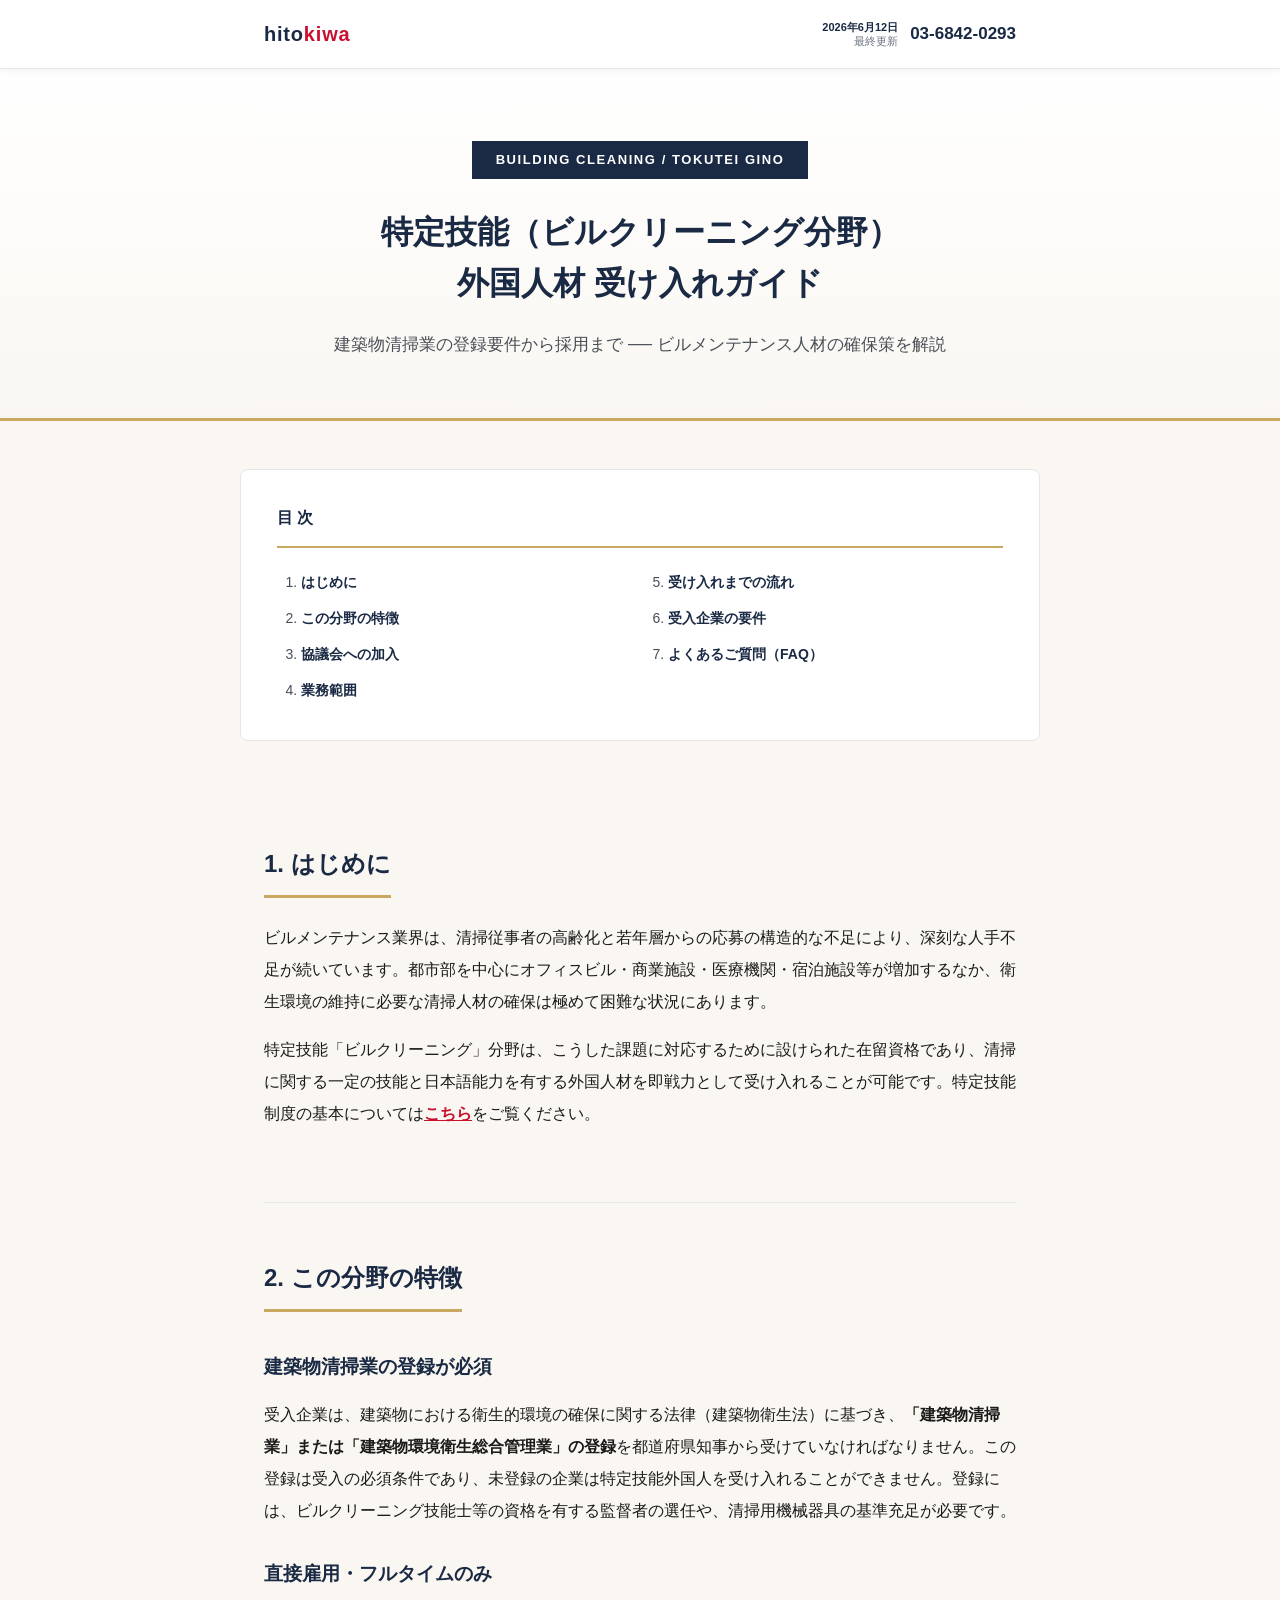
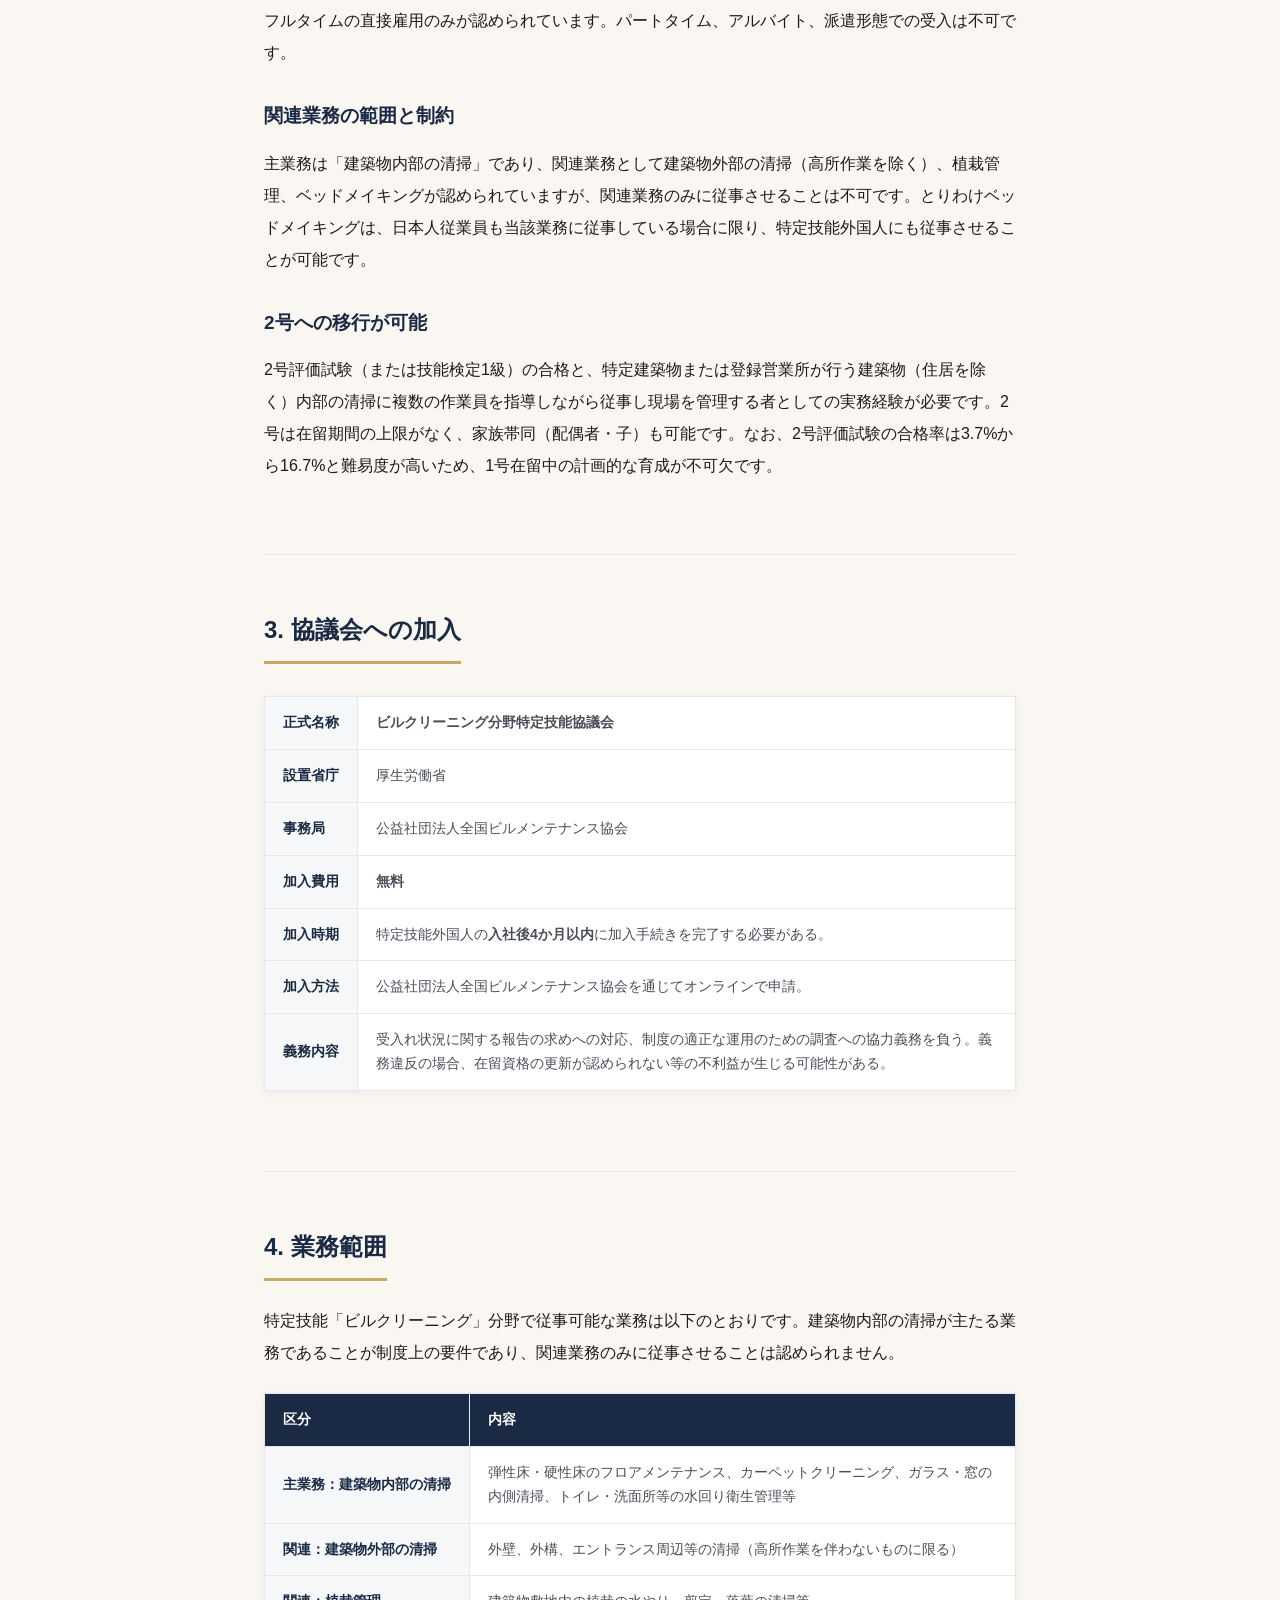
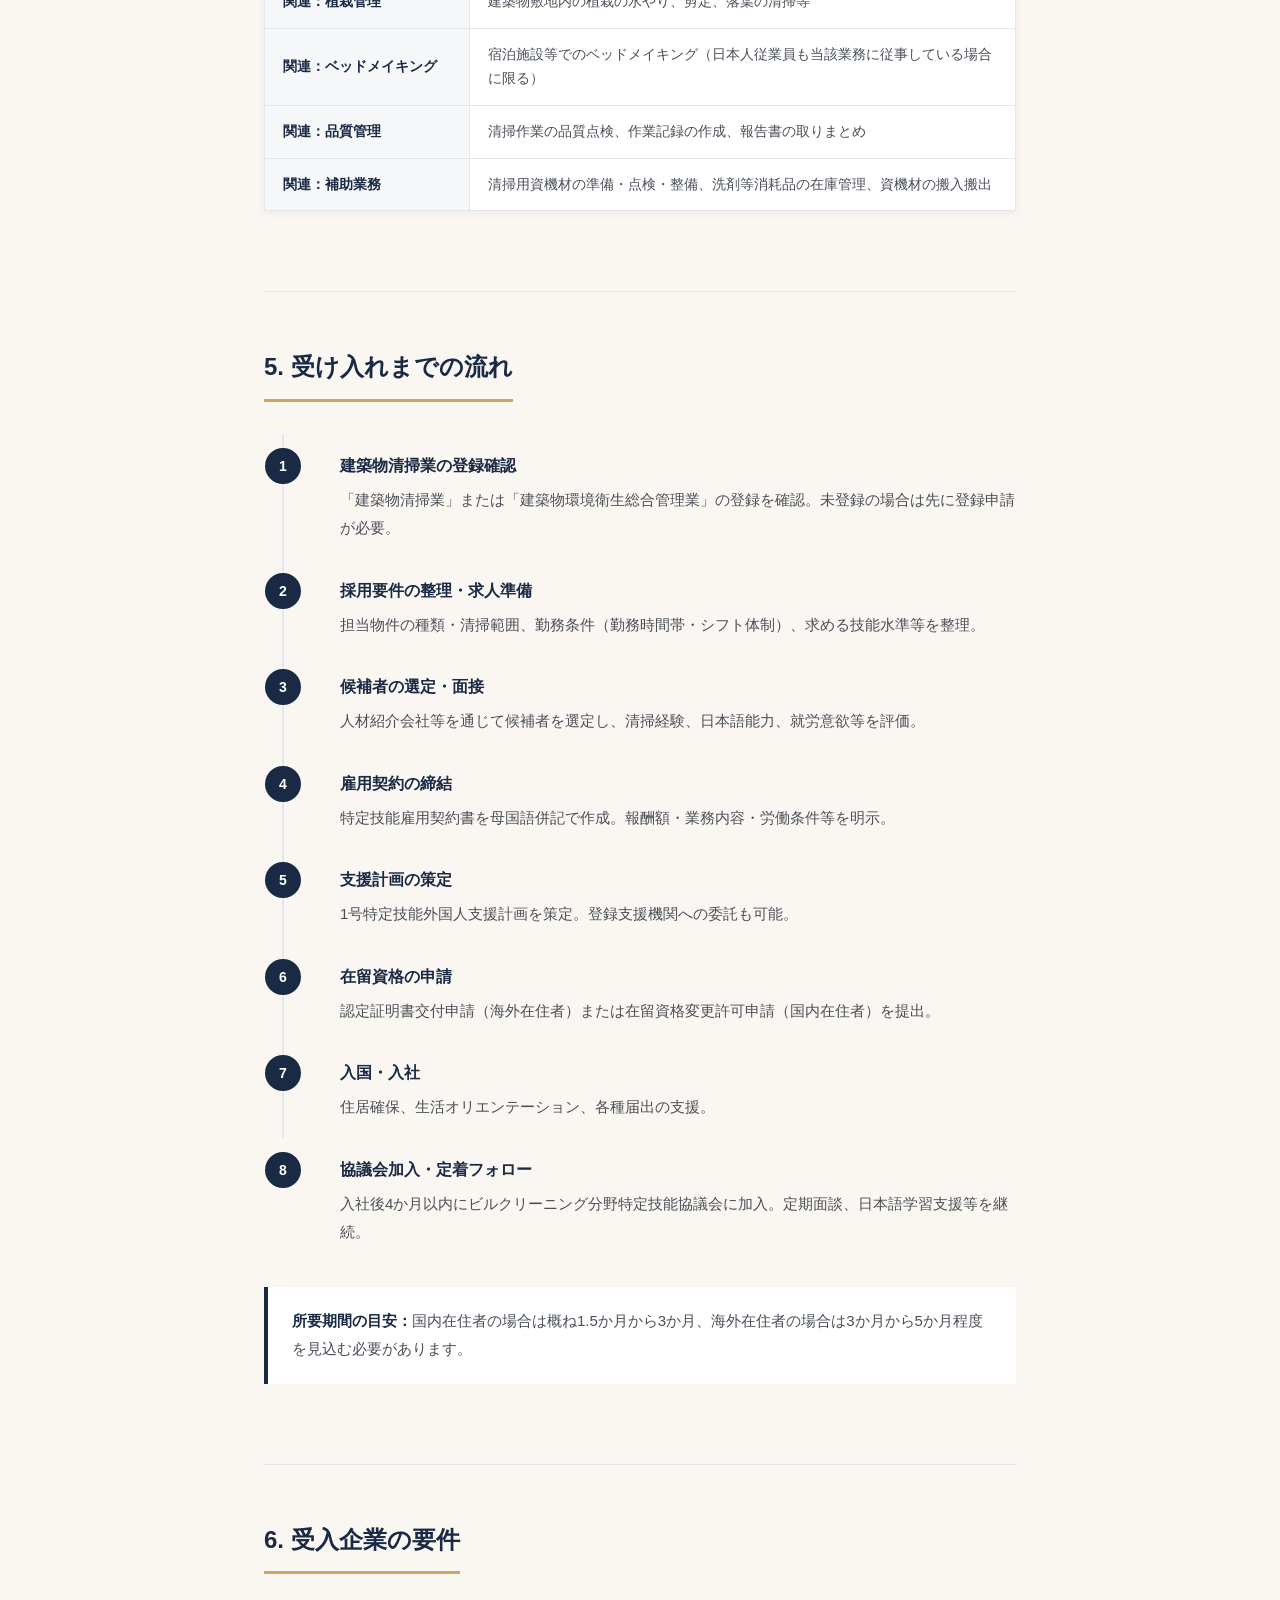
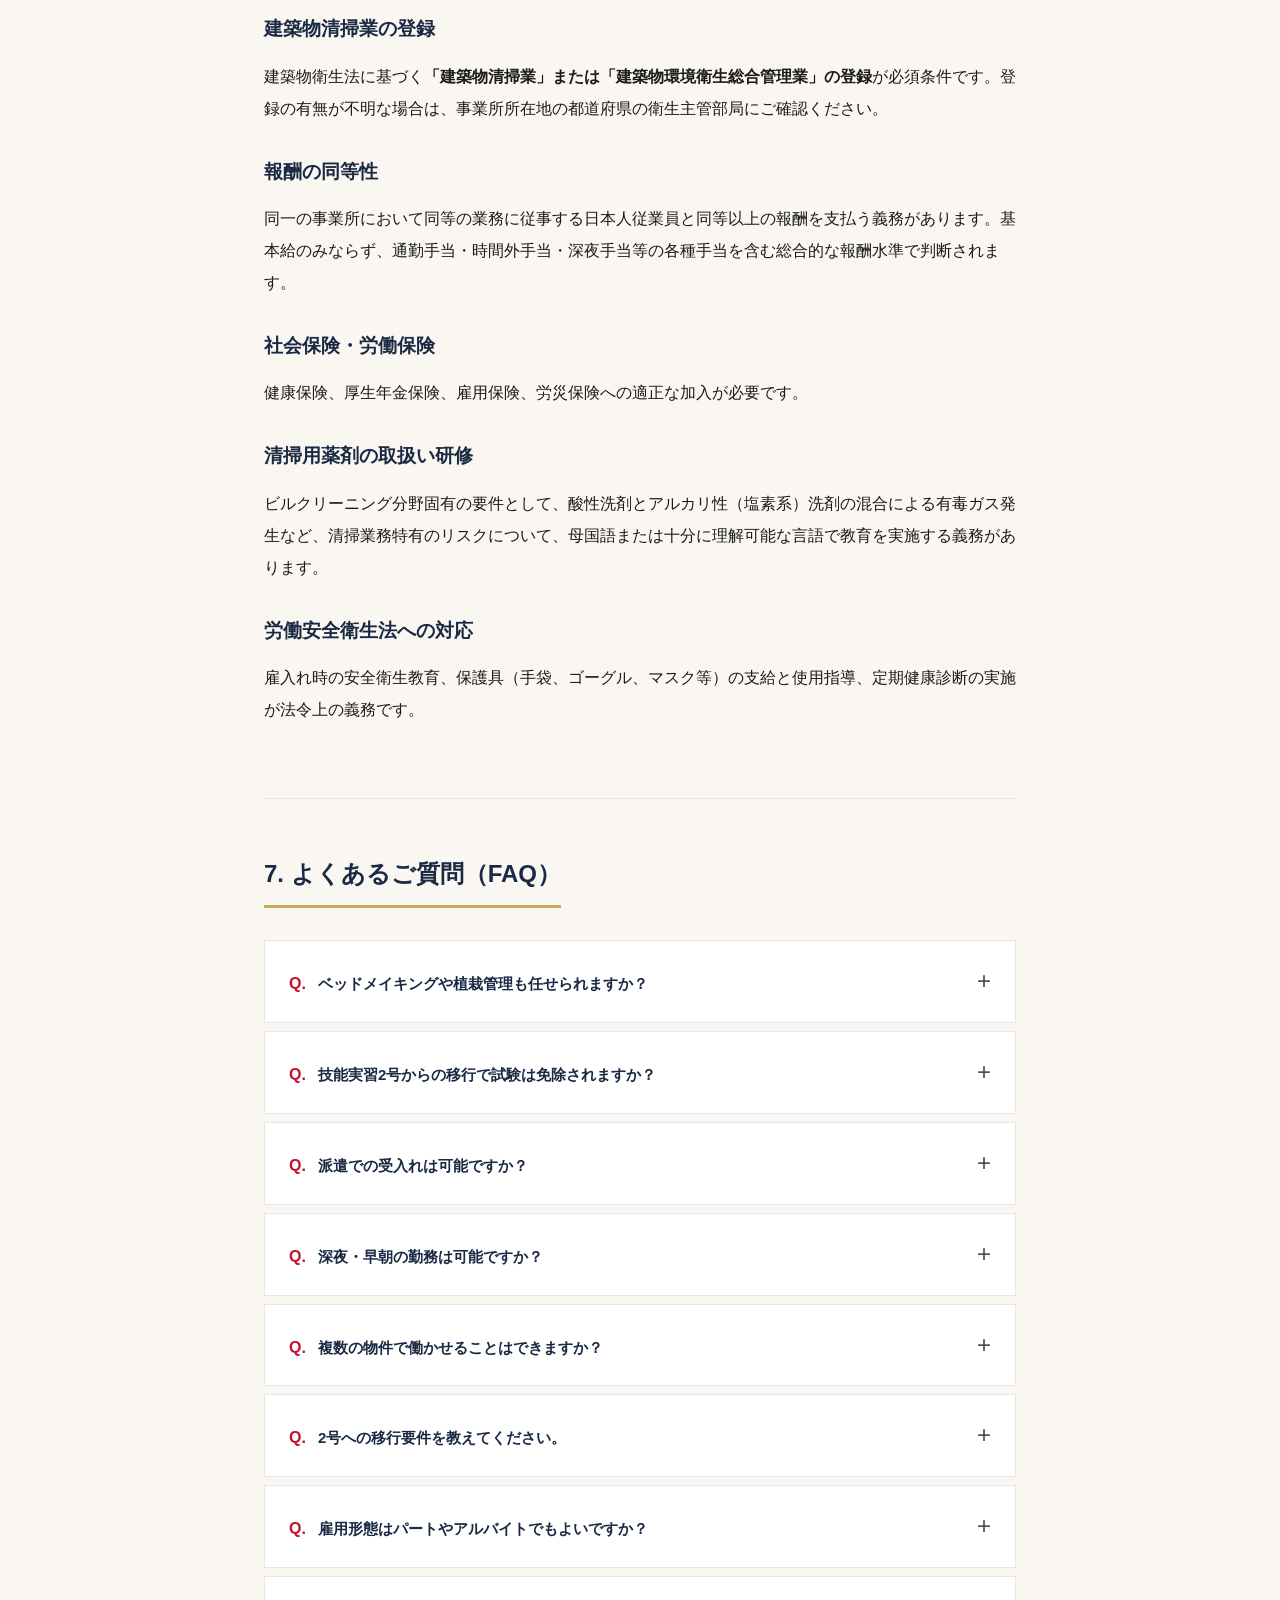
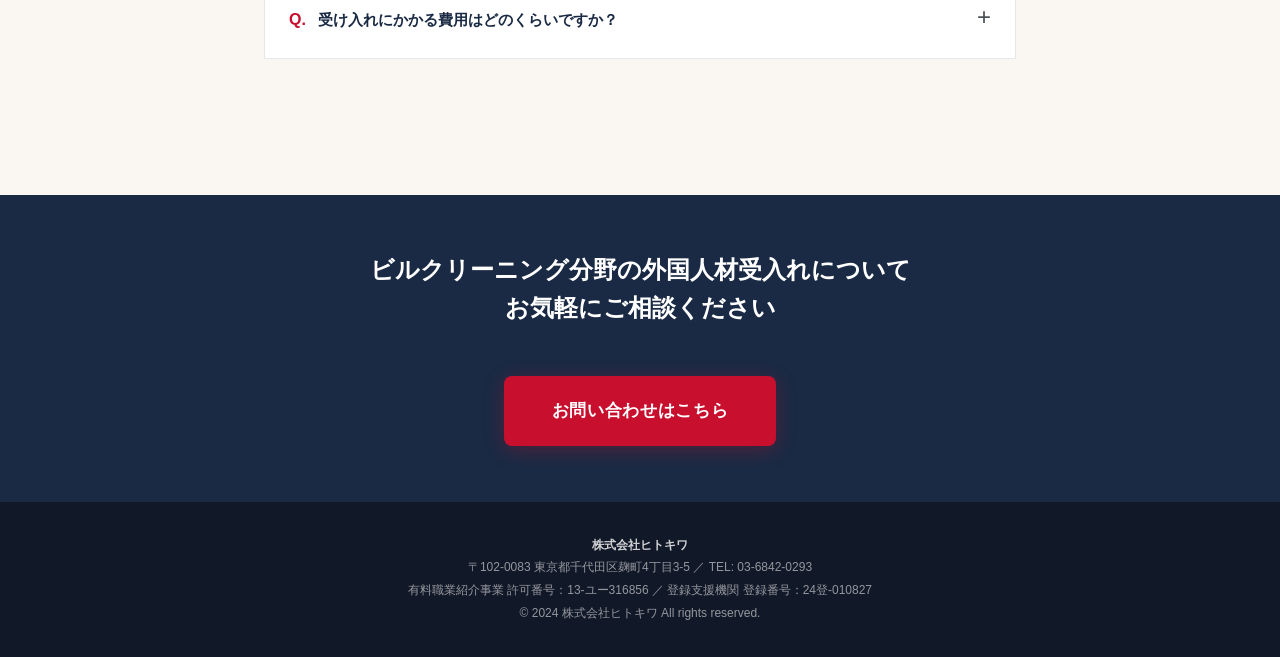
==== hitokiwa_cleaning_lp.html @ 57a80566 "特定技能LP・全業種ページ公開" ====
<!DOCTYPE html>
<html lang="ja">
<head>
<meta charset="UTF-8">
<meta name="viewport" content="width=device-width, initial-scale=1.0">
<title>特定技能（ビルクリーニング分野）外国人材 受け入れガイド｜株式会社ヒトキワ</title>
<meta name="description" content="ビルクリーニング分野の特定技能外国人材受け入れを実務視点で解説。協議会加入・建築物清掃業登録要件・業務範囲・採用フローまで網羅。株式会社ヒトキワ。">
<style>
:root{
  --red:#c8102e;
  --navy:#1a2a44;
  --ivory:#faf7f2;
  --gold:#c9a961;
  --black:#1a1a1a;
  --gray-700:#4a4f57;
  --gray-500:#6b7280;
  --gray-200:#e5e7eb;
}
*{box-sizing:border-box;margin:0;padding:0}
html{scroll-behavior:smooth}
body{
  background:var(--ivory);
  color:var(--black);
  font-family:"Hiragino Kaku Gothic ProN","Hiragino Sans","Noto Sans JP","Yu Gothic Medium","Meiryo",sans-serif;
  line-height:2.0;
  font-size:16px;
  -webkit-font-smoothing:antialiased;
}
a{color:inherit;text-decoration:none}

/* ===== Top bar ===== */
.topbar{
  background:#fff;border-bottom:1px solid var(--gray-200);
  position:sticky;top:0;z-index:100;
  box-shadow:0 2px 8px rgba(26,42,68,.06);
}
.topbar-inner{
  max-width:800px;margin:0 auto;padding:14px 24px;
  display:flex;align-items:center;justify-content:space-between;
}
.logo{font-weight:900;font-size:20px;color:var(--navy);letter-spacing:.04em}
.logo span{color:var(--red)}
.top-cta{display:flex;gap:12px;align-items:center}
.top-tel{font-weight:900;color:var(--navy);font-size:17px;line-height:1.1}
.top-tel small{display:block;font-size:10px;color:var(--gray-700);font-weight:500;margin-top:2px}
.update-date{font-size:11px;color:var(--gray-500);text-align:right;line-height:1.3}
.update-date span{display:block;font-weight:700;color:var(--navy)}

/* ===== Article ===== */
.article{max-width:800px;margin:0 auto;padding:0 24px}

/* ===== Hero ===== */
.hero{
  padding:72px 24px 56px;
  text-align:center;
  background:linear-gradient(180deg,#fff 0%,var(--ivory) 100%);
  border-bottom:3px solid var(--gold);
}
.hero-inner{max-width:800px;margin:0 auto}
.hero-label{
  display:inline-block;background:var(--navy);color:#fff;
  padding:6px 24px;font-size:13px;font-weight:700;
  letter-spacing:.12em;margin-bottom:28px;
}
.hero h1{
  font-size:32px;font-weight:900;line-height:1.6;
  color:var(--navy);margin-bottom:20px;
}
.hero .subtitle{
  font-size:17px;color:var(--gray-700);line-height:1.9;font-weight:500;
}

/* ===== TOC ===== */
.toc{
  background:#fff;border:1px solid var(--gray-200);
  border-radius:8px;padding:32px 36px;margin:48px auto;
  max-width:800px;
}
.toc h2{
  font-size:16px;font-weight:900;color:var(--navy);
  margin-bottom:16px;padding-bottom:12px;
  border-bottom:2px solid var(--gold);
}
.toc ol{
  padding-left:24px;column-count:2;column-gap:32px;
}
.toc ol li{
  font-size:14px;color:var(--gray-700);padding:4px 0;
  break-inside:avoid;
}
.toc ol li a{color:var(--navy);font-weight:600;transition:color .2s}
.toc ol li a:hover{color:var(--red)}

/* ===== Sections ===== */
.section{padding:56px 0;border-bottom:1px solid var(--gray-200)}
.section:last-of-type{border-bottom:none}
.section h2{
  font-size:24px;font-weight:900;color:var(--navy);
  margin-bottom:8px;line-height:1.6;
  padding-bottom:12px;
  border-bottom:3px solid var(--gold);
  display:inline-block;
}
.section h3{
  font-size:19px;font-weight:900;color:var(--navy);
  margin:32px 0 12px;line-height:1.6;
}
.section p{
  margin:16px 0;color:var(--black);line-height:2.0;
}
.section a.common-link{color:var(--red);font-weight:700;text-decoration:underline}
.section .note-box{
  background:#fff;border-left:4px solid var(--red);
  padding:20px 24px;margin:24px 0;
  font-size:15px;color:var(--gray-700);line-height:1.9;
}
.section .note-box strong{color:var(--red)}
.section .info-box{
  background:#fff;border-left:4px solid var(--navy);
  padding:20px 24px;margin:24px 0;
  font-size:15px;color:var(--gray-700);line-height:1.9;
}
.section .info-box strong{color:var(--navy)}

/* ===== Table ===== */
.data-table{
  width:100%;border-collapse:collapse;margin:24px 0;
  background:#fff;overflow:hidden;
  box-shadow:0 2px 8px rgba(26,42,68,.06);
}
.data-table th,.data-table td{
  padding:14px 18px;text-align:left;font-size:14px;
  line-height:1.7;border:1px solid var(--gray-200);
}
.data-table thead th{
  background:var(--navy);color:#fff;font-weight:700;font-size:14px;
}
.data-table tbody th{
  background:#f6f7f8;font-weight:700;color:var(--navy);white-space:nowrap;
}
.data-table tbody td{color:var(--gray-700)}
/* kv table (no thead) */
.data-table.kv th{background:#f6f7f8;color:var(--navy);font-weight:900}
.data-table.kv td{background:#fff;color:var(--gray-700)}

/* ===== Flow ===== */
.flow-list{margin:24px 0;padding:0;list-style:none;counter-reset:flow}
.flow-list li{
  position:relative;padding:16px 0 16px 56px;
  border-left:2px solid var(--gray-200);
  margin-left:18px;
}
.flow-list li::before{
  counter-increment:flow;
  content:counter(flow);
  position:absolute;left:-19px;top:14px;
  width:36px;height:36px;border-radius:50%;
  background:var(--navy);color:#fff;
  display:flex;align-items:center;justify-content:center;
  font-weight:900;font-size:14px;
}
.flow-list li:last-child{border-left-color:transparent}
.flow-list li strong{color:var(--navy);font-size:16px}
.flow-list li p{margin:4px 0 0;font-size:15px;color:var(--gray-700);line-height:1.9}

/* ===== FAQ ===== */
.faq-list{margin:24px 0;display:flex;flex-direction:column;gap:8px}
.faq-item{background:#fff;border:1px solid var(--gray-200);overflow:hidden}
.faq-q{
  padding:20px 24px;font-weight:700;color:var(--navy);cursor:pointer;
  display:flex;align-items:baseline;gap:12px;font-size:15px;line-height:1.7;
}
.faq-q::before{
  content:"Q.";color:var(--red);font-weight:900;font-size:16px;flex-shrink:0;
}
.faq-q::after{
  content:"+";color:var(--gray-700);font-size:24px;font-weight:300;
  margin-left:auto;flex-shrink:0;transition:transform .2s;
}
.faq-a{
  padding:0 24px 20px 48px;color:var(--gray-700);
  font-size:15px;line-height:2.0;display:none;
}
details[open] .faq-q::after{content:"\2212"}
details[open] .faq-a{display:block}
details summary{list-style:none}
details summary::-webkit-details-marker{display:none}

/* ===== CTA ===== */
.cta{
  background:var(--navy);color:#fff;padding:56px 24px;
  text-align:center;margin-top:56px;
}
.cta h2{font-size:24px;font-weight:900;margin-bottom:24px;line-height:1.6}
.cta .tel{font-size:28px;font-weight:900;letter-spacing:.04em;margin-bottom:8px}
.cta .tel-note{font-size:13px;color:rgba(255,255,255,.7);margin-bottom:20px}
.cta .mail{font-size:15px;color:var(--gold)}
.cta .company{margin-top:24px;font-size:14px;color:rgba(255,255,255,.6)}

/* ===== Footer ===== */
footer{
  background:#111827;color:rgba(255,255,255,.55);
  padding:32px 24px;text-align:center;font-size:12px;line-height:1.9;
}
footer strong{color:rgba(255,255,255,.8);font-weight:700}

/* ===== Mobile ===== */
@media(max-width:600px){
  .hero h1{font-size:22px}
  .hero .subtitle{font-size:14px}
  .toc ol{column-count:1}
  .section h2{font-size:20px}
  .data-table{font-size:12px}
  .data-table th,.data-table td{padding:10px 8px}
  .top-tel{display:none}
  .cta .tel{font-size:22px}
}
.cta-btn{display:inline-block;background:#c8102e;color:#fff;padding:18px 48px;border-radius:8px;font-weight:900;font-size:17px;letter-spacing:.04em;box-shadow:0 4px 20px rgba(200,16,46,.3);transition:all .2s;margin-top:24px;text-decoration:none}
.cta-btn:hover{background:#9d0a23;transform:translateY(-2px);color:#fff}
</style>
</head>
<body>

<!-- Top bar -->
<div class="topbar">
  <div class="topbar-inner">
    <div class="logo">hito<span>kiwa</span></div>
    <div class="top-cta">
      <div class="update-date"><span>2026年6月12日</span>最終更新</div>
      <div class="top-tel">03-6842-0293</div>
    </div>
  </div>
</div>

<!-- Hero -->
<section class="hero">
  <div class="hero-inner">
    <div class="hero-label">BUILDING CLEANING / TOKUTEI GINO</div>
    <h1>特定技能（ビルクリーニング分野）<br>外国人材 受け入れガイド</h1>
    <p class="subtitle">建築物清掃業の登録要件から採用まで ── ビルメンテナンス人材の確保策を解説</p>
  </div>
</section>

<!-- TOC -->
<nav class="toc article">
  <h2>目 次</h2>
  <ol>
    <li><a href="#s1">はじめに</a></li>
    <li><a href="#s2">この分野の特徴</a></li>
    <li><a href="#s3">協議会への加入</a></li>
    <li><a href="#s4">業務範囲</a></li>
    <li><a href="#s5">受け入れまでの流れ</a></li>
    <li><a href="#s6">受入企業の要件</a></li>
    <li><a href="#s7">よくあるご質問（FAQ）</a></li>
  </ol>
</nav>

<main class="article">

<!-- 1. はじめに -->
<section class="section" id="s1">
<h2>1. はじめに</h2>
<p>ビルメンテナンス業界は、清掃従事者の高齢化と若年層からの応募の構造的な不足により、深刻な人手不足が続いています。都市部を中心にオフィスビル・商業施設・医療機関・宿泊施設等が増加するなか、衛生環境の維持に必要な清掃人材の確保は極めて困難な状況にあります。</p>
<p>特定技能「ビルクリーニング」分野は、こうした課題に対応するために設けられた在留資格であり、清掃に関する一定の技能と日本語能力を有する外国人材を即戦力として受け入れることが可能です。特定技能制度の基本については<a href="hitokiwa_tokutei_common.html" class="common-link">こちら</a>をご覧ください。</p>
</section>

<!-- 2. この分野の特徴 -->
<section class="section" id="s2">
<h2>2. この分野の特徴</h2>

<h3>建築物清掃業の登録が必須</h3>
<p>受入企業は、建築物における衛生的環境の確保に関する法律（建築物衛生法）に基づき、<strong>「建築物清掃業」または「建築物環境衛生総合管理業」の登録</strong>を都道府県知事から受けていなければなりません。この登録は受入の必須条件であり、未登録の企業は特定技能外国人を受け入れることができません。登録には、ビルクリーニング技能士等の資格を有する監督者の選任や、清掃用機械器具の基準充足が必要です。</p>

<h3>直接雇用・フルタイムのみ</h3>
<p>フルタイムの直接雇用のみが認められています。パートタイム、アルバイト、派遣形態での受入は不可です。</p>

<h3>関連業務の範囲と制約</h3>
<p>主業務は「建築物内部の清掃」であり、関連業務として建築物外部の清掃（高所作業を除く）、植栽管理、ベッドメイキングが認められていますが、関連業務のみに従事させることは不可です。とりわけベッドメイキングは、日本人従業員も当該業務に従事している場合に限り、特定技能外国人にも従事させることが可能です。</p>

<h3>2号への移行が可能</h3>
<p>2号評価試験（または技能検定1級）の合格と、特定建築物または登録営業所が行う建築物（住居を除く）内部の清掃に複数の作業員を指導しながら従事し現場を管理する者としての実務経験が必要です。2号は在留期間の上限がなく、家族帯同（配偶者・子）も可能です。なお、2号評価試験の合格率は3.7%から16.7%と難易度が高いため、1号在留中の計画的な育成が不可欠です。</p>
</section>

<!-- 3. 協議会への加入 -->
<section class="section" id="s3">
<h2>3. 協議会への加入</h2>

<table class="data-table kv">
  <tbody>
    <tr>
      <th>正式名称</th>
      <td><strong>ビルクリーニング分野特定技能協議会</strong></td>
    </tr>
    <tr>
      <th>設置省庁</th>
      <td>厚生労働省</td>
    </tr>
    <tr>
      <th>事務局</th>
      <td>公益社団法人全国ビルメンテナンス協会</td>
    </tr>
    <tr>
      <th>加入費用</th>
      <td><strong>無料</strong></td>
    </tr>
    <tr>
      <th>加入時期</th>
      <td>特定技能外国人の<strong>入社後4か月以内</strong>に加入手続きを完了する必要がある。</td>
    </tr>
    <tr>
      <th>加入方法</th>
      <td>公益社団法人全国ビルメンテナンス協会を通じてオンラインで申請。</td>
    </tr>
    <tr>
      <th>義務内容</th>
      <td>受入れ状況に関する報告の求めへの対応、制度の適正な運用のための調査への協力義務を負う。義務違反の場合、在留資格の更新が認められない等の不利益が生じる可能性がある。</td>
    </tr>
  </tbody>
</table>
</section>

<!-- 4. 業務範囲 -->
<section class="section" id="s4">
<h2>4. 業務範囲</h2>

<p>特定技能「ビルクリーニング」分野で従事可能な業務は以下のとおりです。建築物内部の清掃が主たる業務であることが制度上の要件であり、関連業務のみに従事させることは認められません。</p>

<table class="data-table">
  <thead>
    <tr>
      <th>区分</th>
      <th>内容</th>
    </tr>
  </thead>
  <tbody>
    <tr>
      <th>主業務：建築物内部の清掃</th>
      <td>弾性床・硬性床のフロアメンテナンス、カーペットクリーニング、ガラス・窓の内側清掃、トイレ・洗面所等の水回り衛生管理等</td>
    </tr>
    <tr>
      <th>関連：建築物外部の清掃</th>
      <td>外壁、外構、エントランス周辺等の清掃（高所作業を伴わないものに限る）</td>
    </tr>
    <tr>
      <th>関連：植栽管理</th>
      <td>建築物敷地内の植栽の水やり、剪定、落葉の清掃等</td>
    </tr>
    <tr>
      <th>関連：ベッドメイキング</th>
      <td>宿泊施設等でのベッドメイキング（日本人従業員も当該業務に従事している場合に限る）</td>
    </tr>
    <tr>
      <th>関連：品質管理</th>
      <td>清掃作業の品質点検、作業記録の作成、報告書の取りまとめ</td>
    </tr>
    <tr>
      <th>関連：補助業務</th>
      <td>清掃用資機材の準備・点検・整備、洗剤等消耗品の在庫管理、資機材の搬入搬出</td>
    </tr>
  </tbody>
</table>
</section>

<!-- 5. 受け入れまでの流れ -->
<section class="section" id="s5">
<h2>5. 受け入れまでの流れ</h2>

<ol class="flow-list">
  <li>
    <strong>建築物清掃業の登録確認</strong>
    <p>「建築物清掃業」または「建築物環境衛生総合管理業」の登録を確認。未登録の場合は先に登録申請が必要。</p>
  </li>
  <li>
    <strong>採用要件の整理・求人準備</strong>
    <p>担当物件の種類・清掃範囲、勤務条件（勤務時間帯・シフト体制）、求める技能水準等を整理。</p>
  </li>
  <li>
    <strong>候補者の選定・面接</strong>
    <p>人材紹介会社等を通じて候補者を選定し、清掃経験、日本語能力、就労意欲等を評価。</p>
  </li>
  <li>
    <strong>雇用契約の締結</strong>
    <p>特定技能雇用契約書を母国語併記で作成。報酬額・業務内容・労働条件等を明示。</p>
  </li>
  <li>
    <strong>支援計画の策定</strong>
    <p>1号特定技能外国人支援計画を策定。登録支援機関への委託も可能。</p>
  </li>
  <li>
    <strong>在留資格の申請</strong>
    <p>認定証明書交付申請（海外在住者）または在留資格変更許可申請（国内在住者）を提出。</p>
  </li>
  <li>
    <strong>入国・入社</strong>
    <p>住居確保、生活オリエンテーション、各種届出の支援。</p>
  </li>
  <li>
    <strong>協議会加入・定着フォロー</strong>
    <p>入社後4か月以内にビルクリーニング分野特定技能協議会に加入。定期面談、日本語学習支援等を継続。</p>
  </li>
</ol>

<div class="info-box">
  <strong>所要期間の目安：</strong>国内在住者の場合は概ね1.5か月から3か月、海外在住者の場合は3か月から5か月程度を見込む必要があります。
</div>
</section>

<!-- 6. 受入企業の要件 -->
<section class="section" id="s6">
<h2>6. 受入企業の要件</h2>

<h3>建築物清掃業の登録</h3>
<p>建築物衛生法に基づく<strong>「建築物清掃業」または「建築物環境衛生総合管理業」の登録</strong>が必須条件です。登録の有無が不明な場合は、事業所所在地の都道府県の衛生主管部局にご確認ください。</p>

<h3>報酬の同等性</h3>
<p>同一の事業所において同等の業務に従事する日本人従業員と同等以上の報酬を支払う義務があります。基本給のみならず、通勤手当・時間外手当・深夜手当等の各種手当を含む総合的な報酬水準で判断されます。</p>

<h3>社会保険・労働保険</h3>
<p>健康保険、厚生年金保険、雇用保険、労災保険への適正な加入が必要です。</p>

<h3>清掃用薬剤の取扱い研修</h3>
<p>ビルクリーニング分野固有の要件として、酸性洗剤とアルカリ性（塩素系）洗剤の混合による有毒ガス発生など、清掃業務特有のリスクについて、母国語または十分に理解可能な言語で教育を実施する義務があります。</p>

<h3>労働安全衛生法への対応</h3>
<p>雇入れ時の安全衛生教育、保護具（手袋、ゴーグル、マスク等）の支給と使用指導、定期健康診断の実施が法令上の義務です。</p>
</section>

<!-- 7. FAQ -->
<section class="section" id="s7">
<h2>7. よくあるご質問（FAQ）</h2>

<div class="faq-list">

<details class="faq-item">
  <summary class="faq-q">ベッドメイキングや植栽管理も任せられますか？</summary>
  <div class="faq-a">いずれも関連業務として認められていますが、主業務である建築物内部の清掃に付随して行われるものであり、関連業務のみに従事させることは不可です。ベッドメイキングについては、日本人従業員も当該業務に従事している場合に限り可能です。</div>
</details>

<details class="faq-item">
  <summary class="faq-q">技能実習2号からの移行で試験は免除されますか？</summary>
  <div class="faq-a">はい。ビルクリーニング職種の技能実習2号を良好に修了した者は、技能試験および日本語試験の双方が免除され、在留資格変更のみで特定技能1号への移行が可能です。</div>
</details>

<details class="faq-item">
  <summary class="faq-q">派遣での受入れは可能ですか？</summary>
  <div class="faq-a">ビルクリーニング分野では派遣形態での受入は一切認められていません。フルタイムの直接雇用に限定されます。</div>
</details>

<details class="faq-item">
  <summary class="faq-q">深夜・早朝の勤務は可能ですか？</summary>
  <div class="faq-a">可能です。深夜帯（22時〜翌5時）の勤務には25%以上の割増賃金の支払いが必要です。勤務時間帯は雇用契約書に明示しなければなりません。</div>
</details>

<details class="faq-item">
  <summary class="faq-q">複数の物件で働かせることはできますか？</summary>
  <div class="faq-a">同一の受入企業の雇用下にある限り、複数物件での清掃業務に従事させることは可能です。雇用契約書の就業場所欄に記載された範囲内であることが必要です。</div>
</details>

<details class="faq-item">
  <summary class="faq-q">2号への移行要件を教えてください。</summary>
  <div class="faq-a">2号評価試験または技能検定1級への合格と、特定建築物又は登録営業所が行う建築物（住居を除く）内部の清掃に複数の作業員を指導しながら従事し現場を管理する者としての実務経験が必要です。2号評価試験の合格率は3.7%〜16.7%と難易度が高いため、1号在留中の計画的な育成が不可欠です。</div>
</details>

<details class="faq-item">
  <summary class="faq-q">雇用形態はパートやアルバイトでもよいですか？</summary>
  <div class="faq-a">フルタイムの直接雇用に限定されています。パートタイム、アルバイト、短時間契約社員、派遣社員での受入は認められません。</div>
</details>

<details class="faq-item">
  <summary class="faq-q">受け入れにかかる費用はどのくらいですか？</summary>
  <div class="faq-a">業種や採用ルートにより異なりますので、お気軽にお問い合わせください。</div>
</details>

</div>
</section>

</main>

<!-- CTA -->
<section class="cta">
  <h2>ビルクリーニング分野の外国人材受入れについて<br>お気軽にご相談ください</h2>
  <a href="https://hito-kiwa.co.jp/contact/" class="cta-btn" target="_blank">お問い合わせはこちら</a>
</section>

<!-- Footer -->
<footer>
  <strong>株式会社ヒトキワ</strong><br>
  〒102-0083 東京都千代田区麹町4丁目3-5 ／ TEL: 03-6842-0293<br>
  有料職業紹介事業 許可番号：13-ユー316856 ／ 登録支援機関 登録番号：24登-010827<br>
  &copy; 2024 株式会社ヒトキワ All rights reserved.
</footer>

</body>
</html>
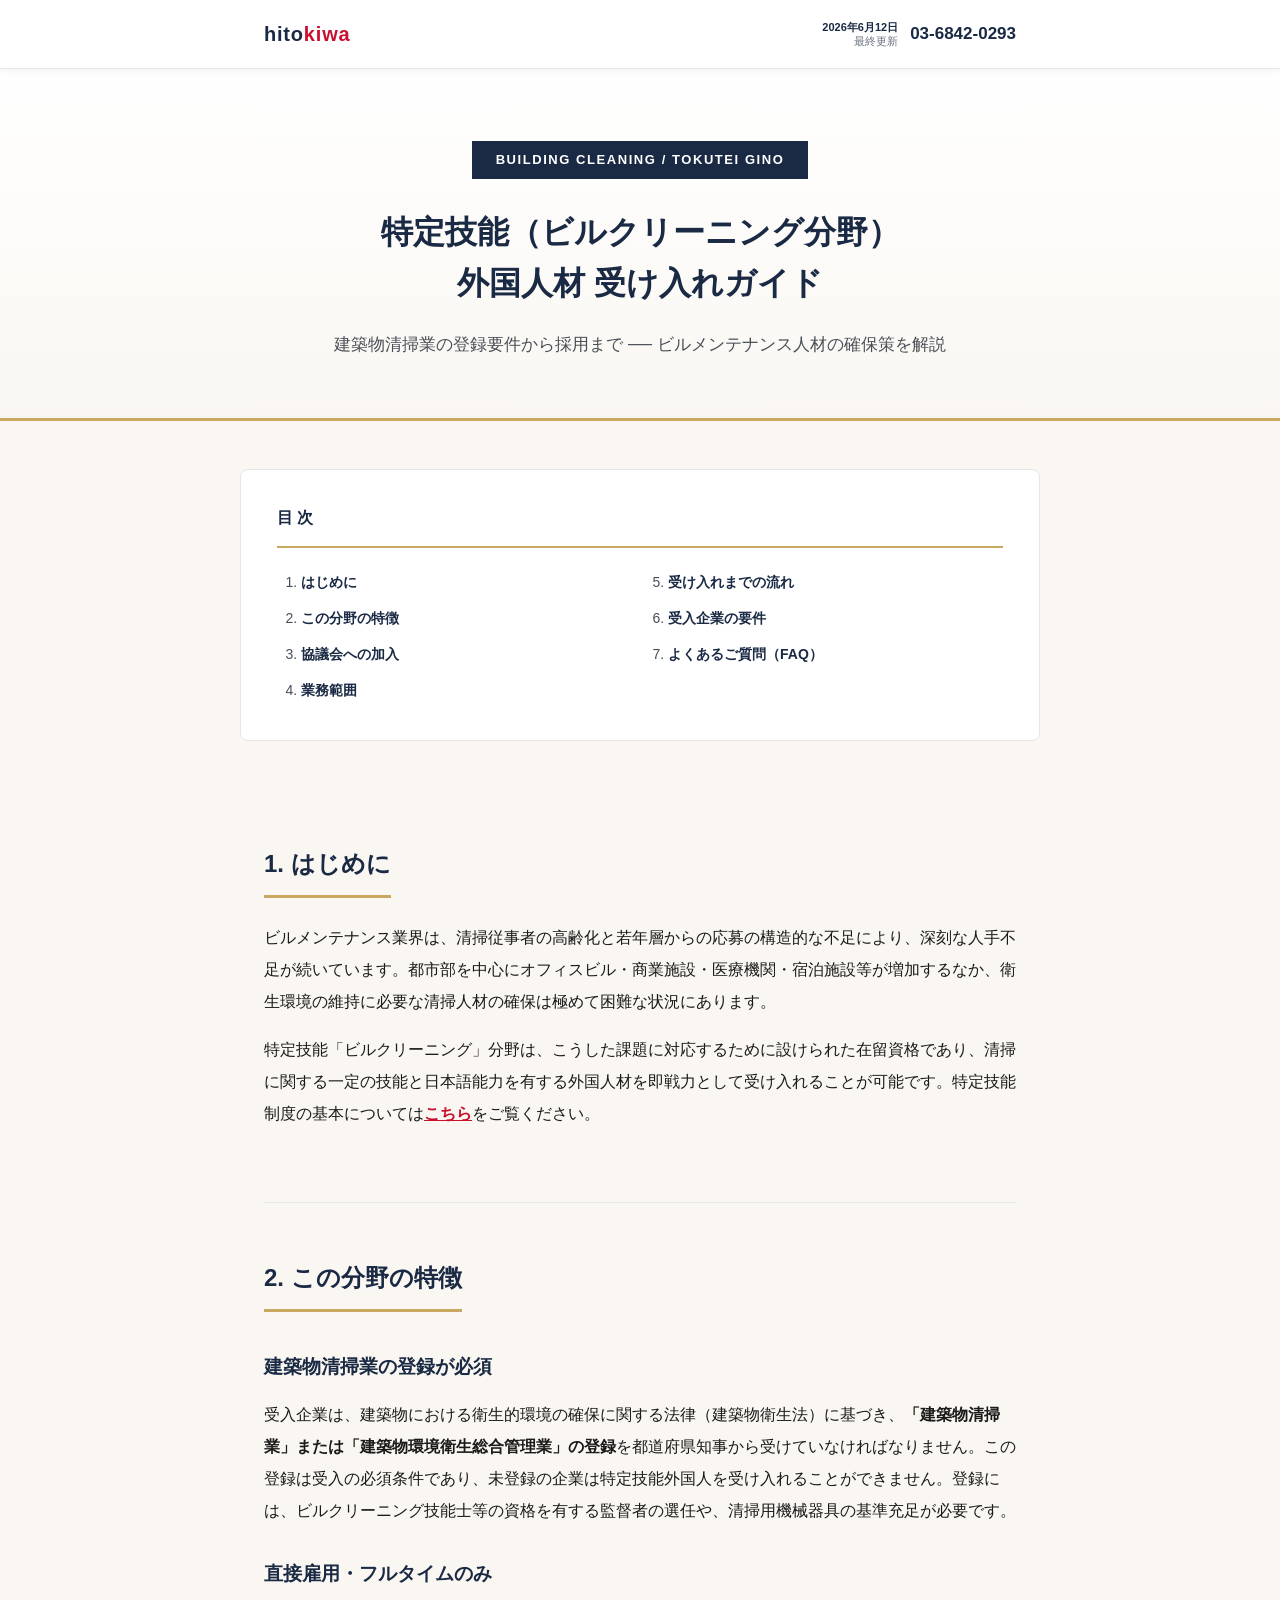
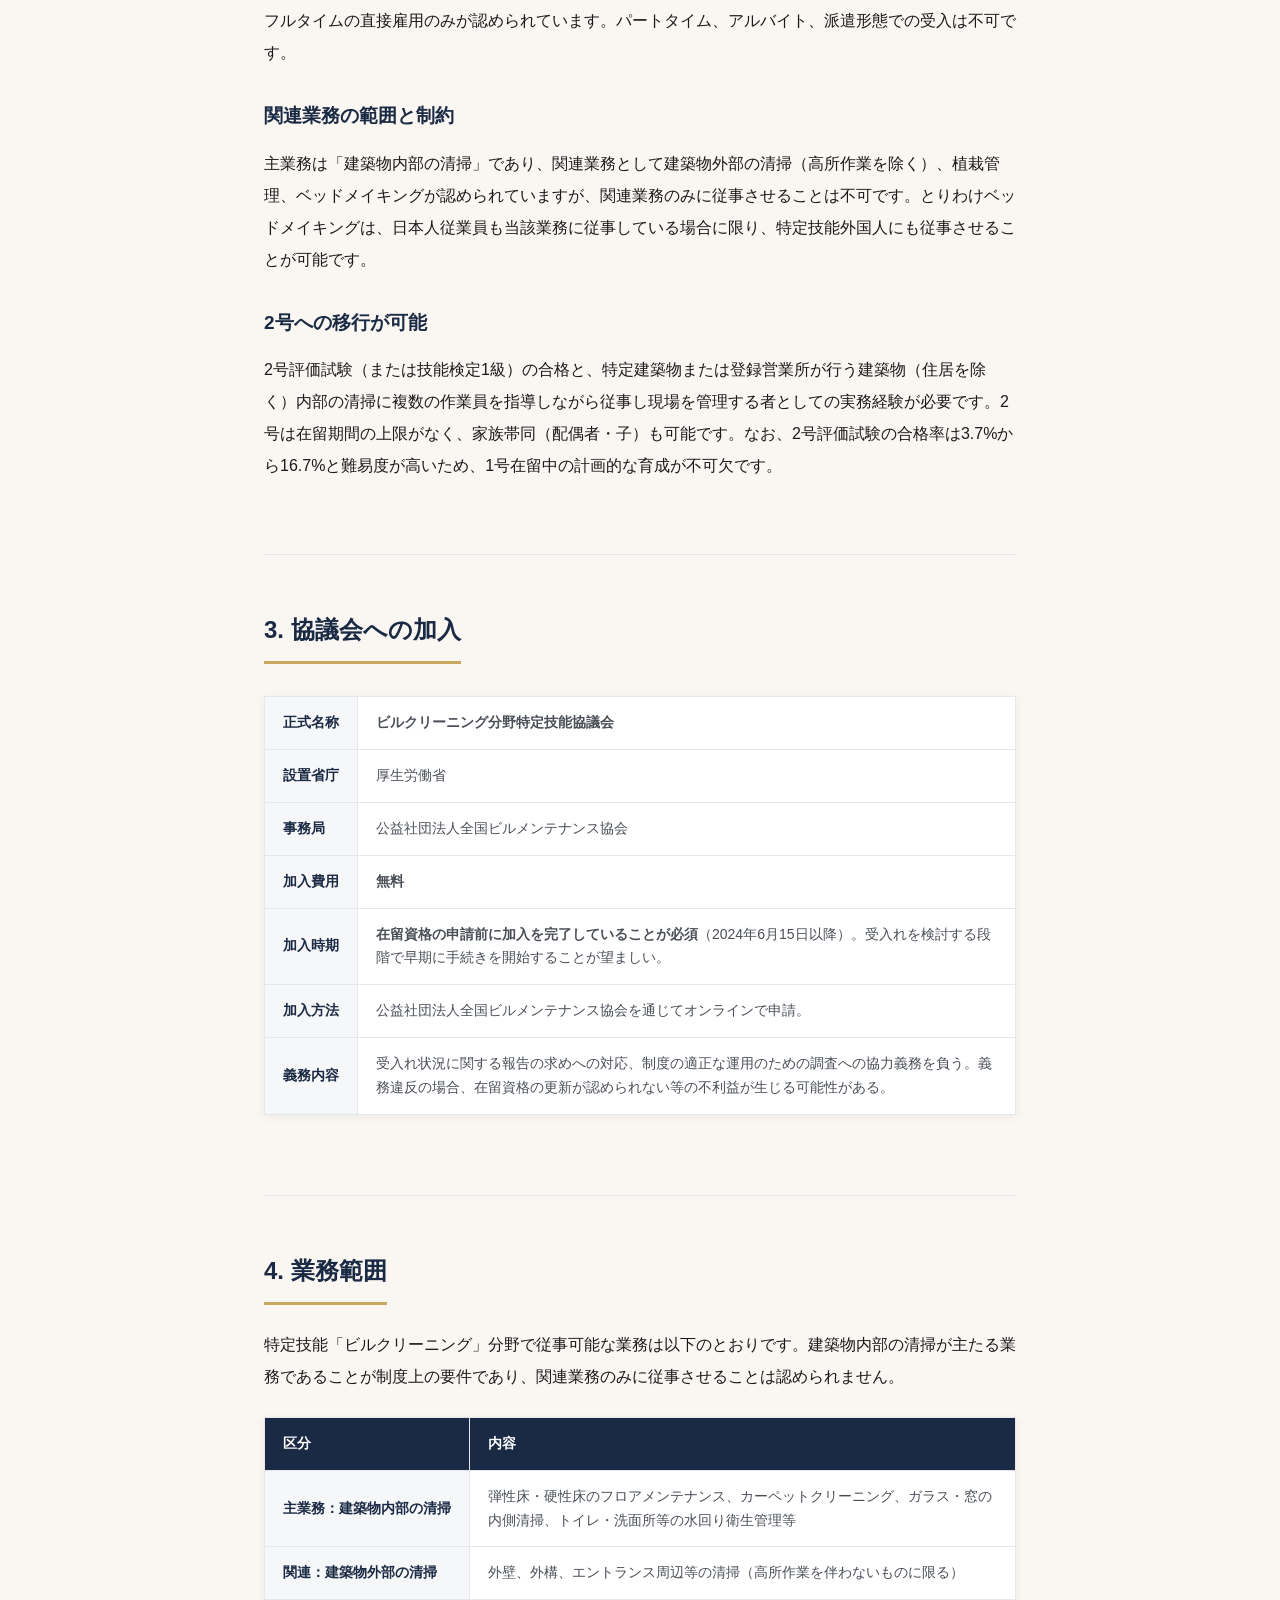
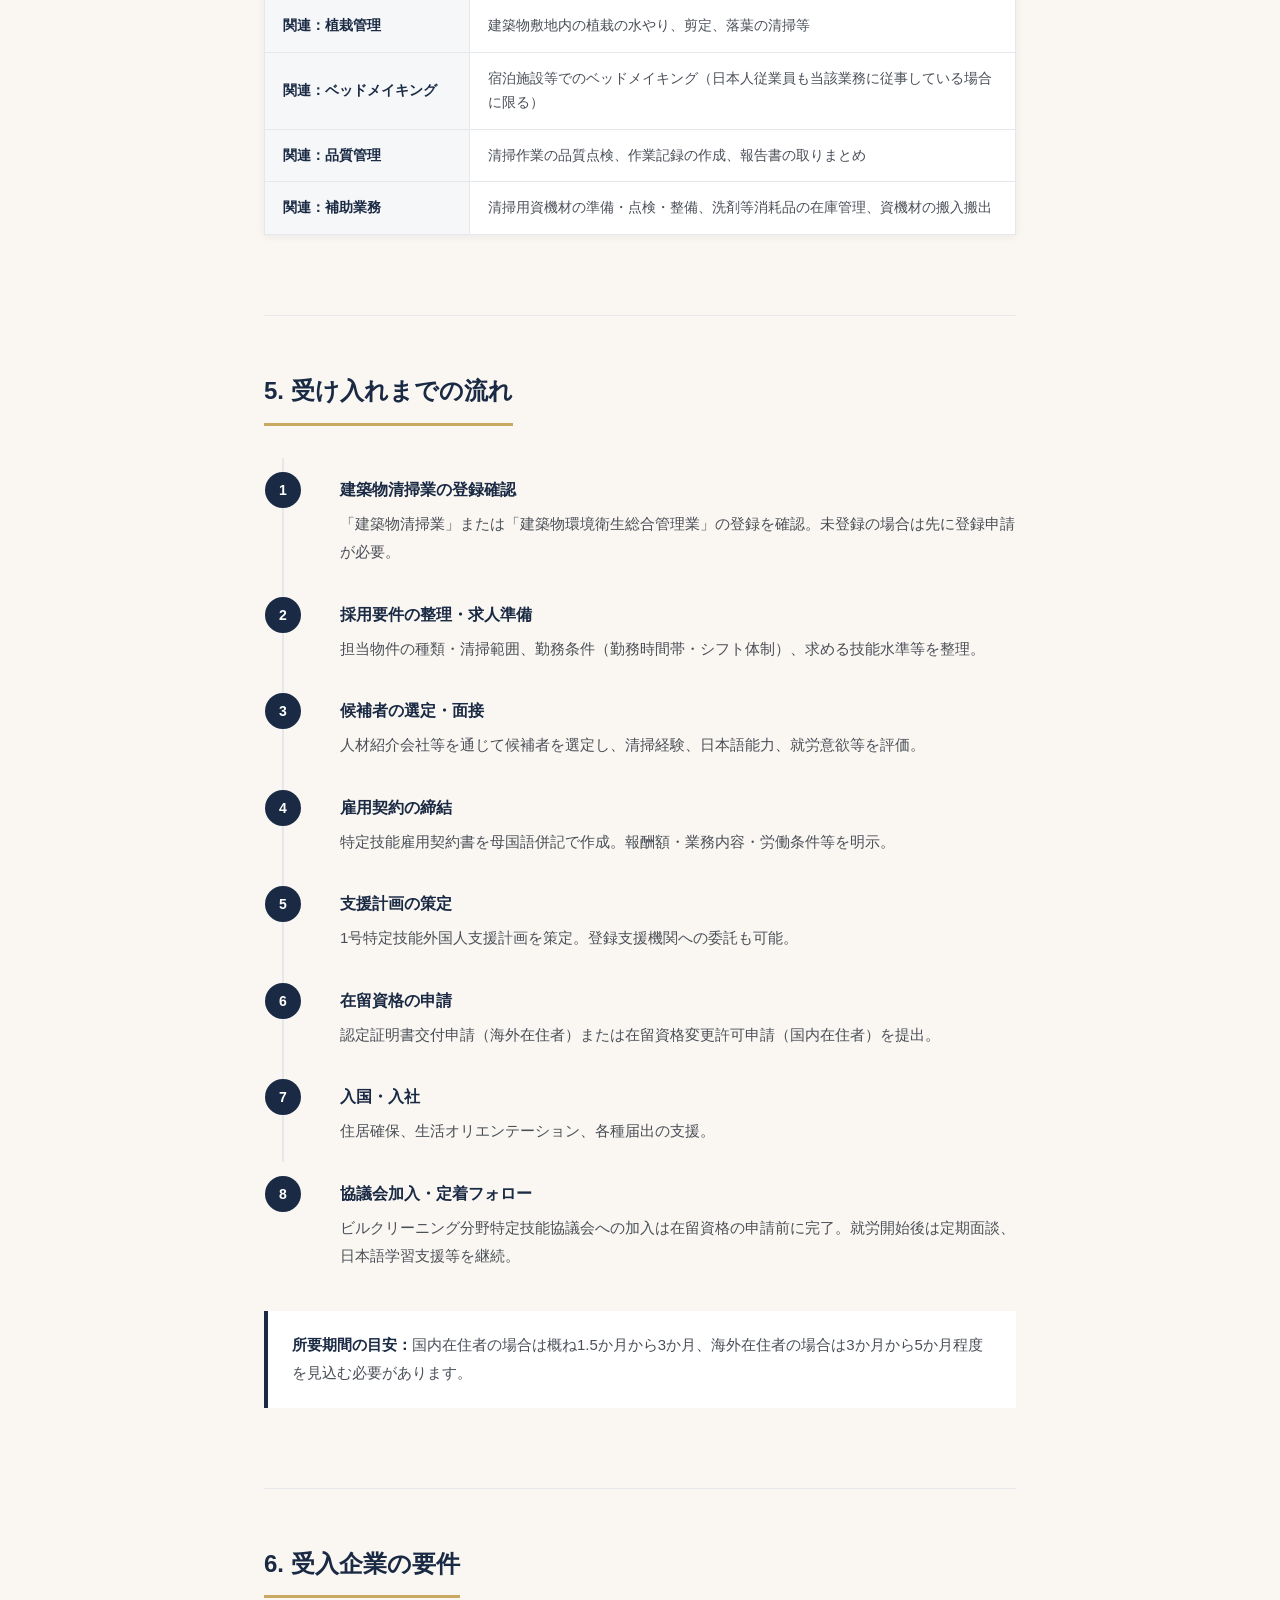
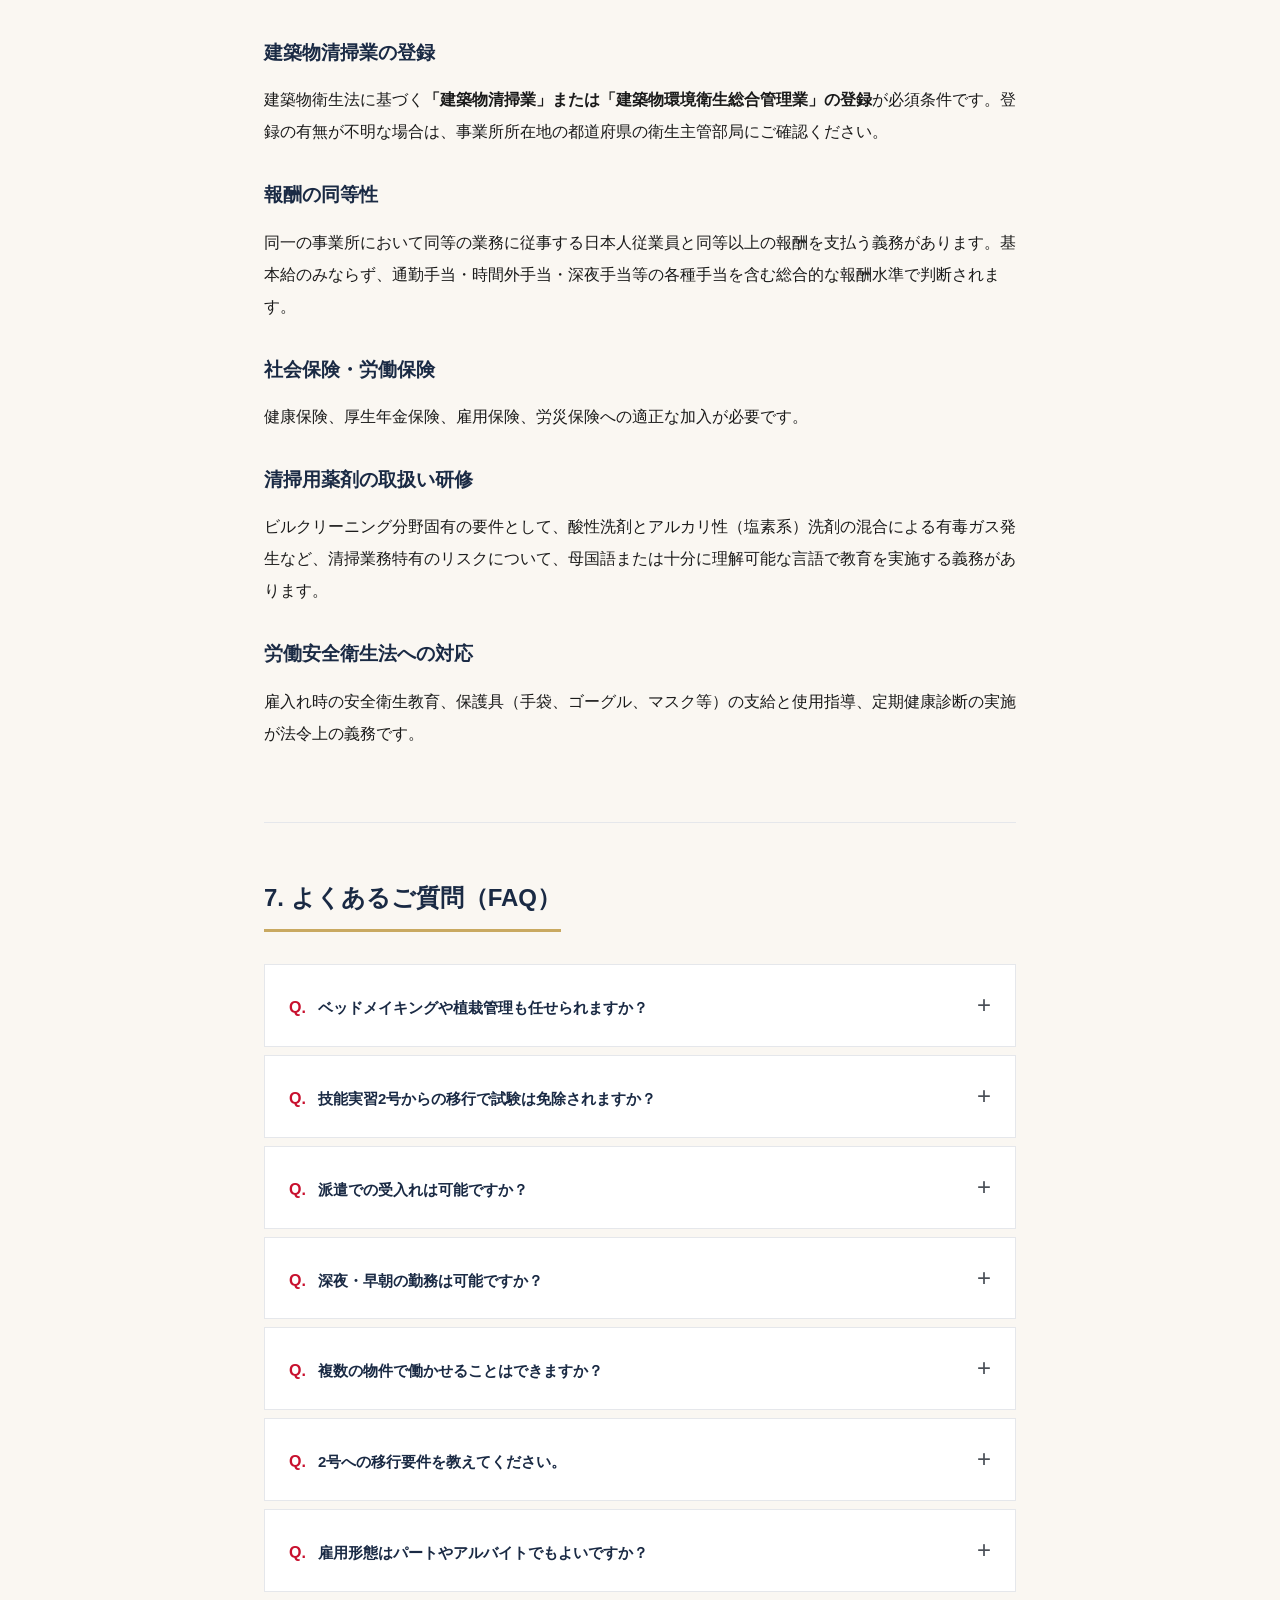
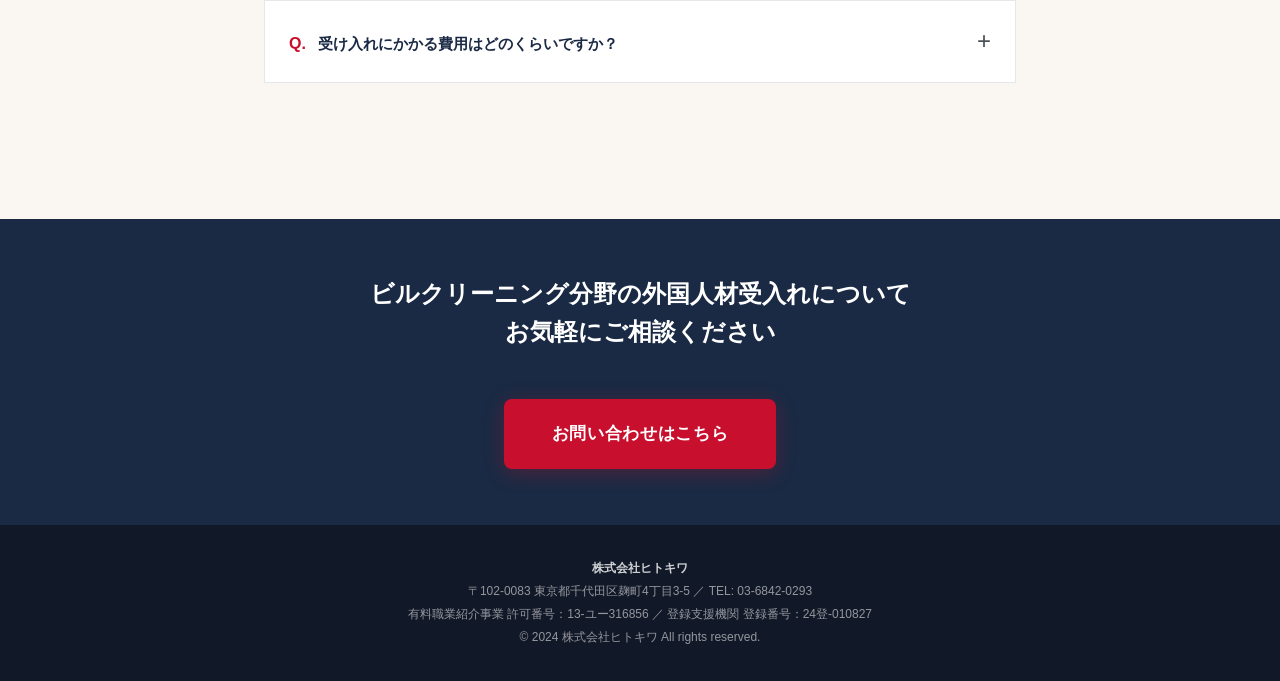
==== commit 3d84d5fe: "協議会加入時期を正確な情報に修正（4分野） 2024年6月15日以降の制度変更を反映： - 介護：申請前加入必須＋4ヶ月以内は外国人情報登録の期限 - 外食：申請前加入必須（審査2-3ヶ月） - 建設" ====
--- a/hitokiwa_cleaning_lp.html
+++ b/hitokiwa_cleaning_lp.html
@@ -305,7 +305,7 @@
     </tr>
     <tr>
       <th>加入時期</th>
-      <td>特定技能外国人の<strong>入社後4か月以内</strong>に加入手続きを完了する必要がある。</td>
+      <td><strong>在留資格の申請前に加入を完了していることが必須</strong>（2024年6月15日以降）。受入れを検討する段階で早期に手続きを開始することが望ましい。</td>
     </tr>
     <tr>
       <th>加入方法</th>
@@ -396,7 +396,7 @@
   </li>
   <li>
     <strong>協議会加入・定着フォロー</strong>
-    <p>入社後4か月以内にビルクリーニング分野特定技能協議会に加入。定期面談、日本語学習支援等を継続。</p>
+    <p>ビルクリーニング分野特定技能協議会への加入は在留資格の申請前に完了。就労開始後は定期面談、日本語学習支援等を継続。</p>
   </li>
 </ol>
 
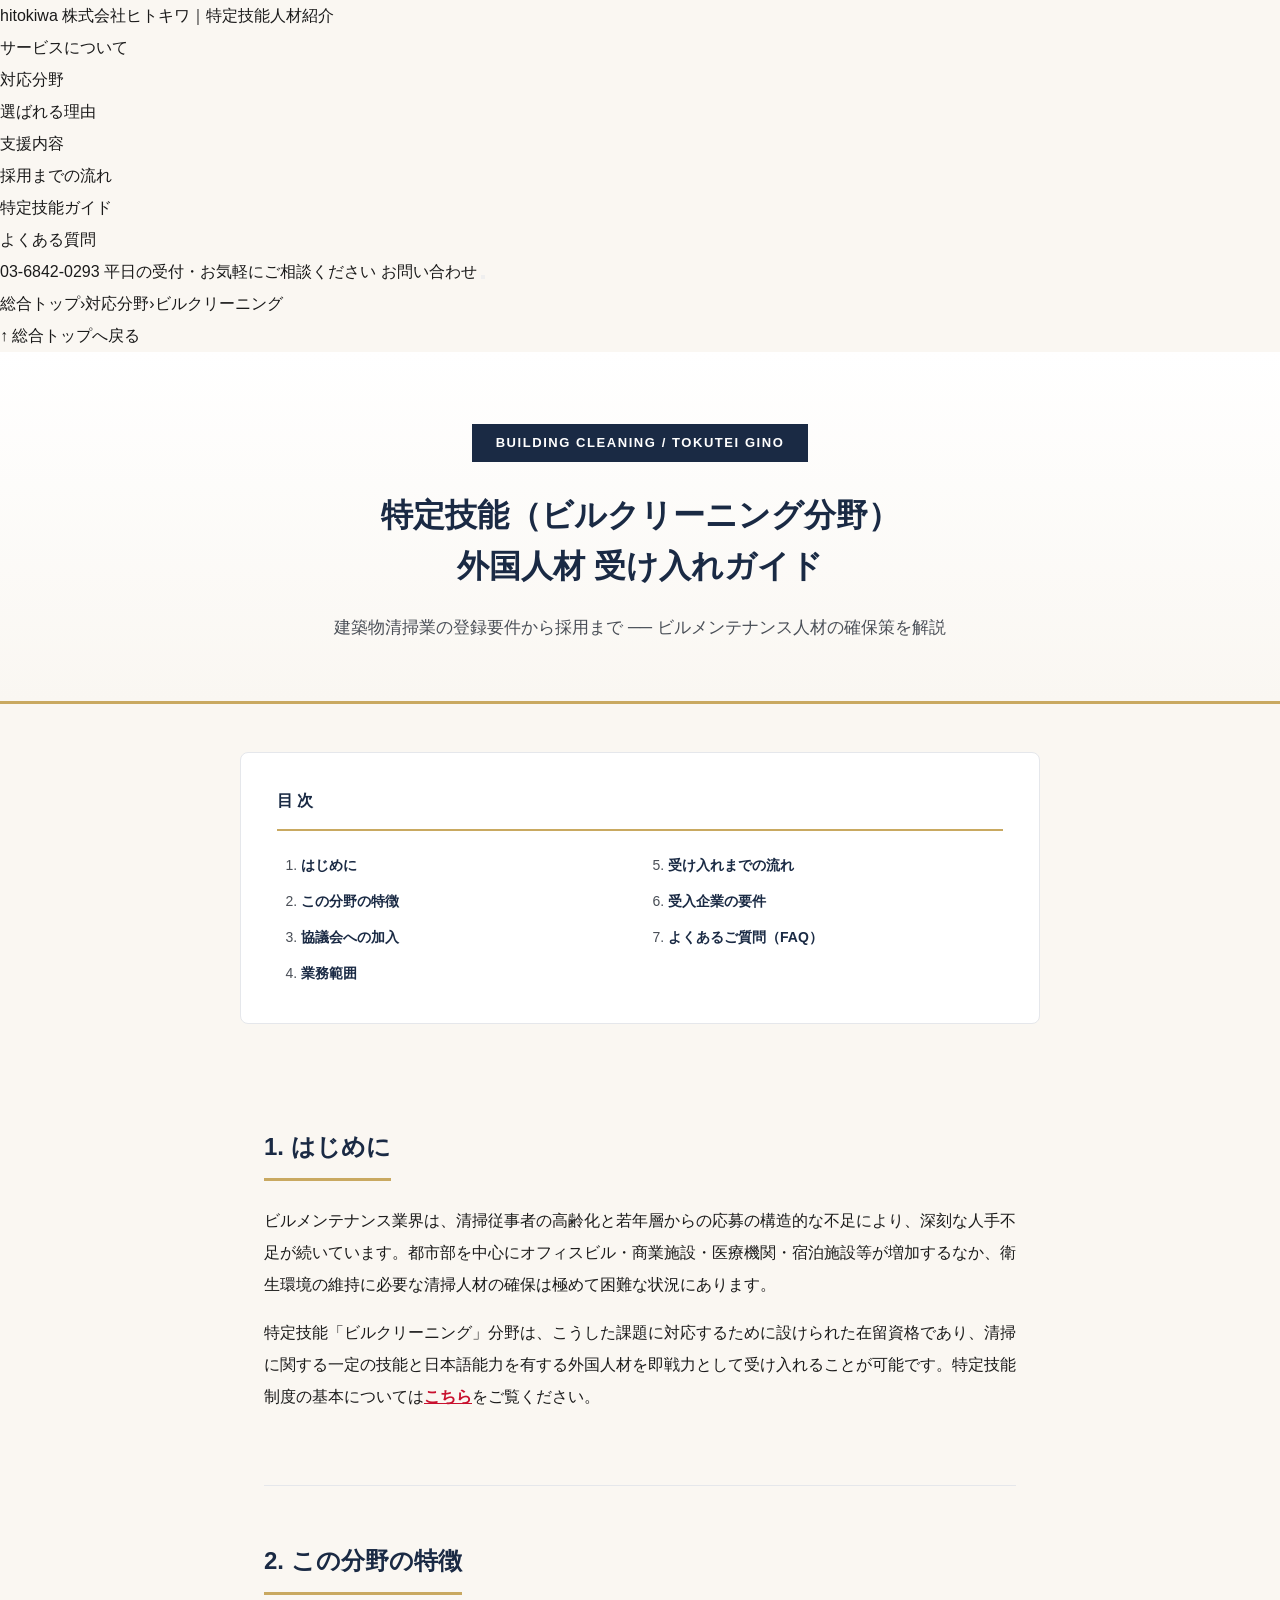
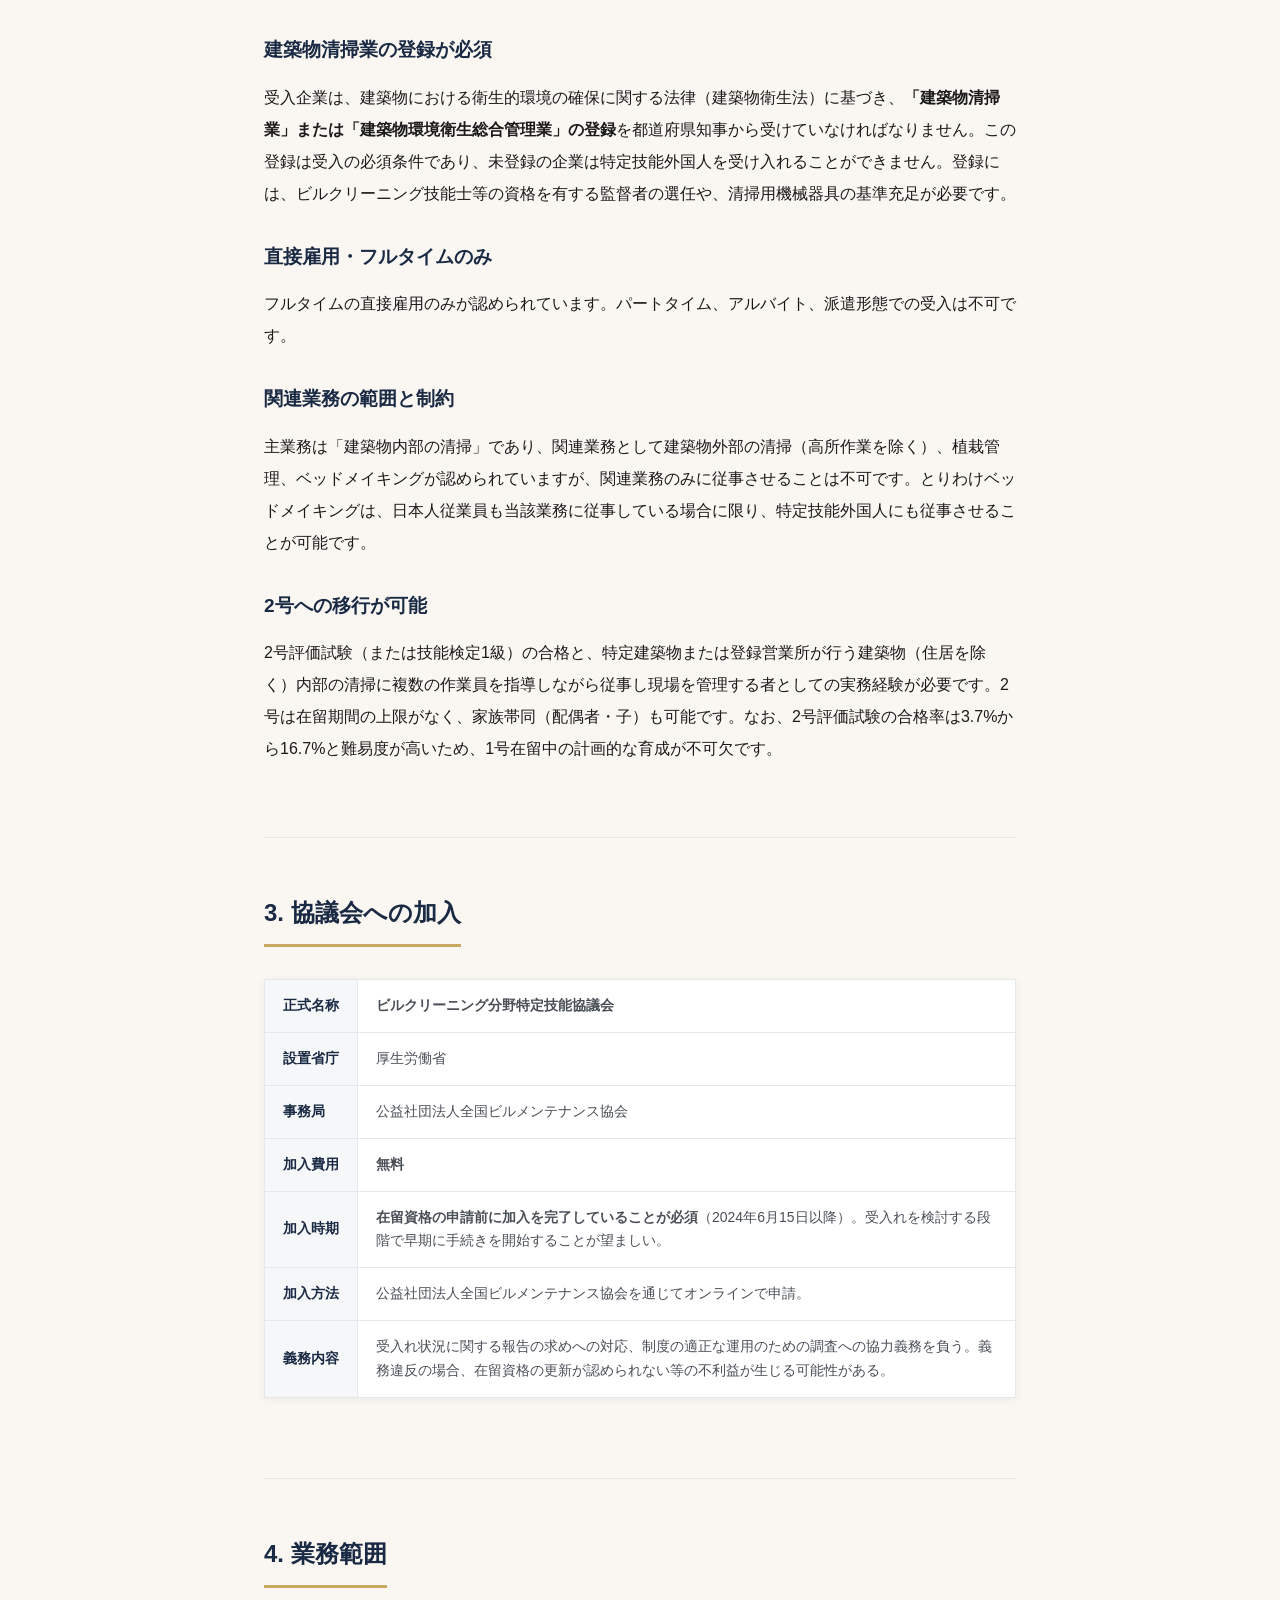
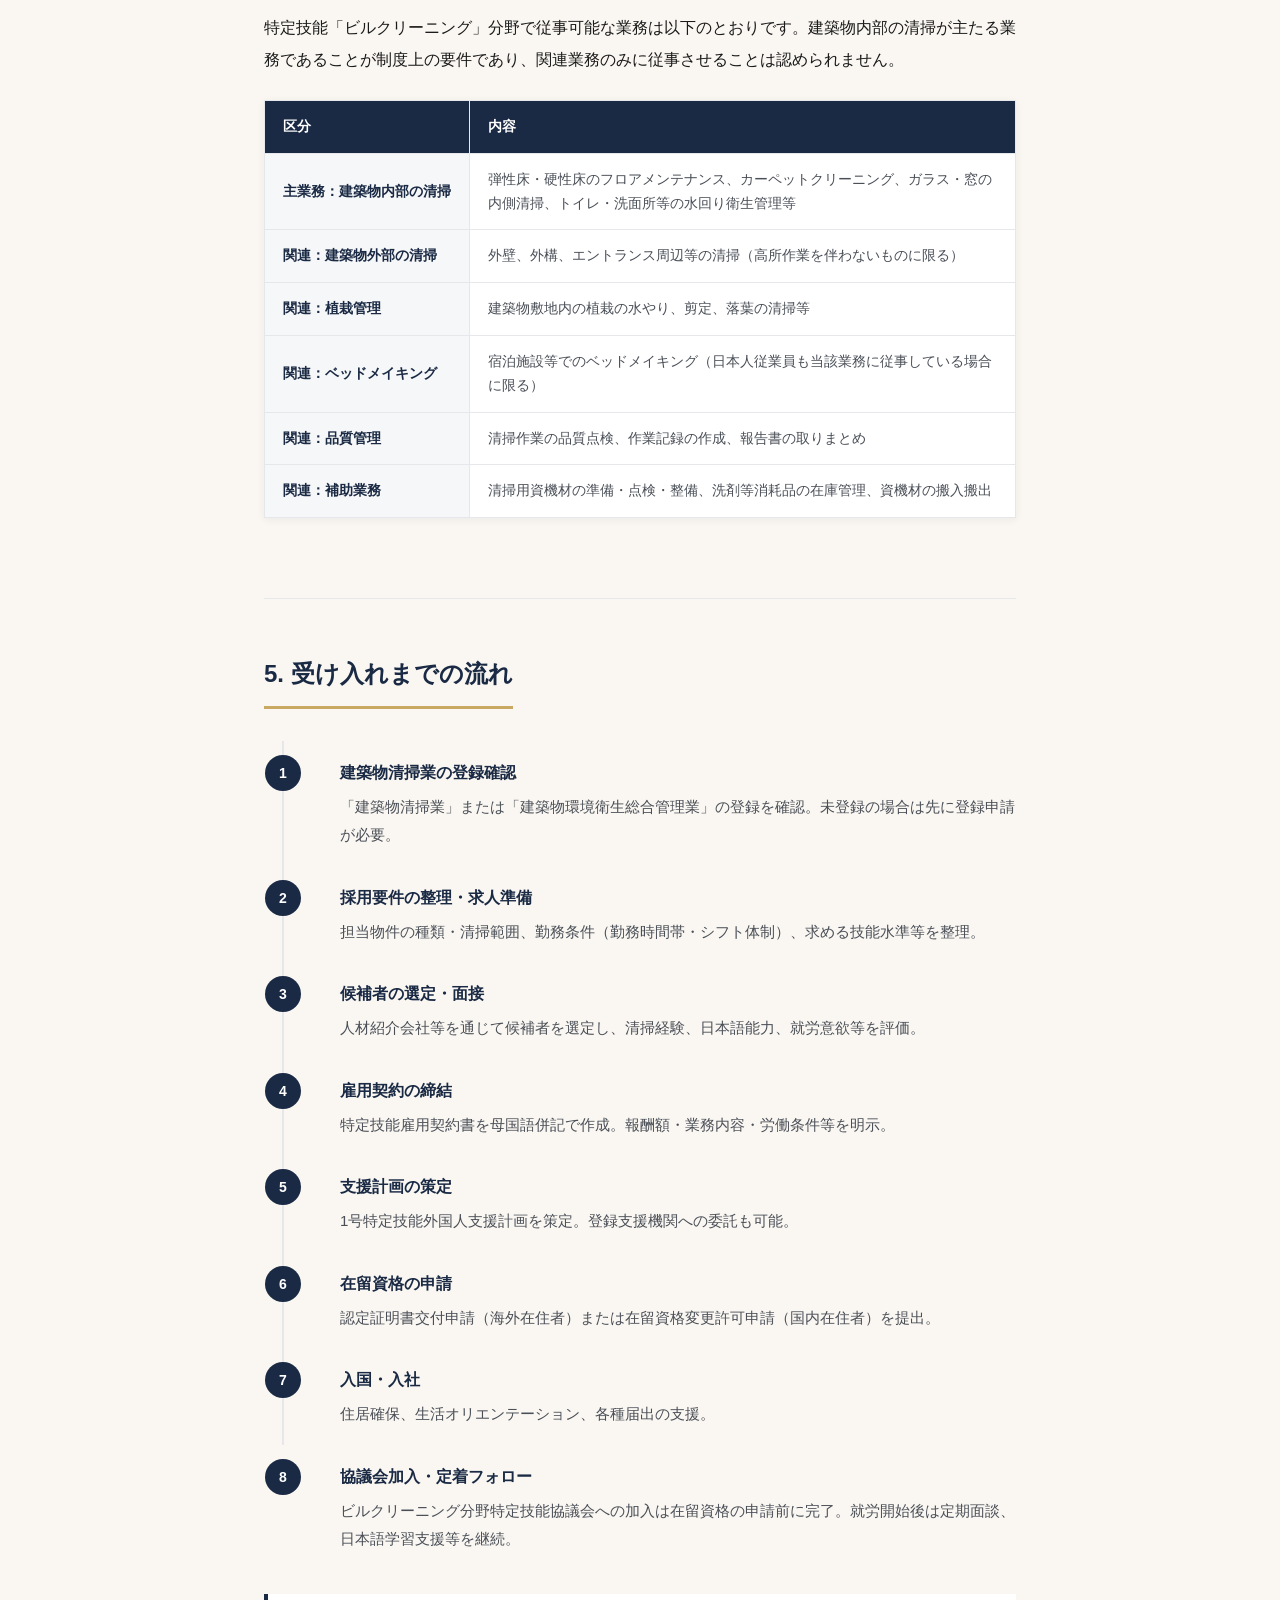
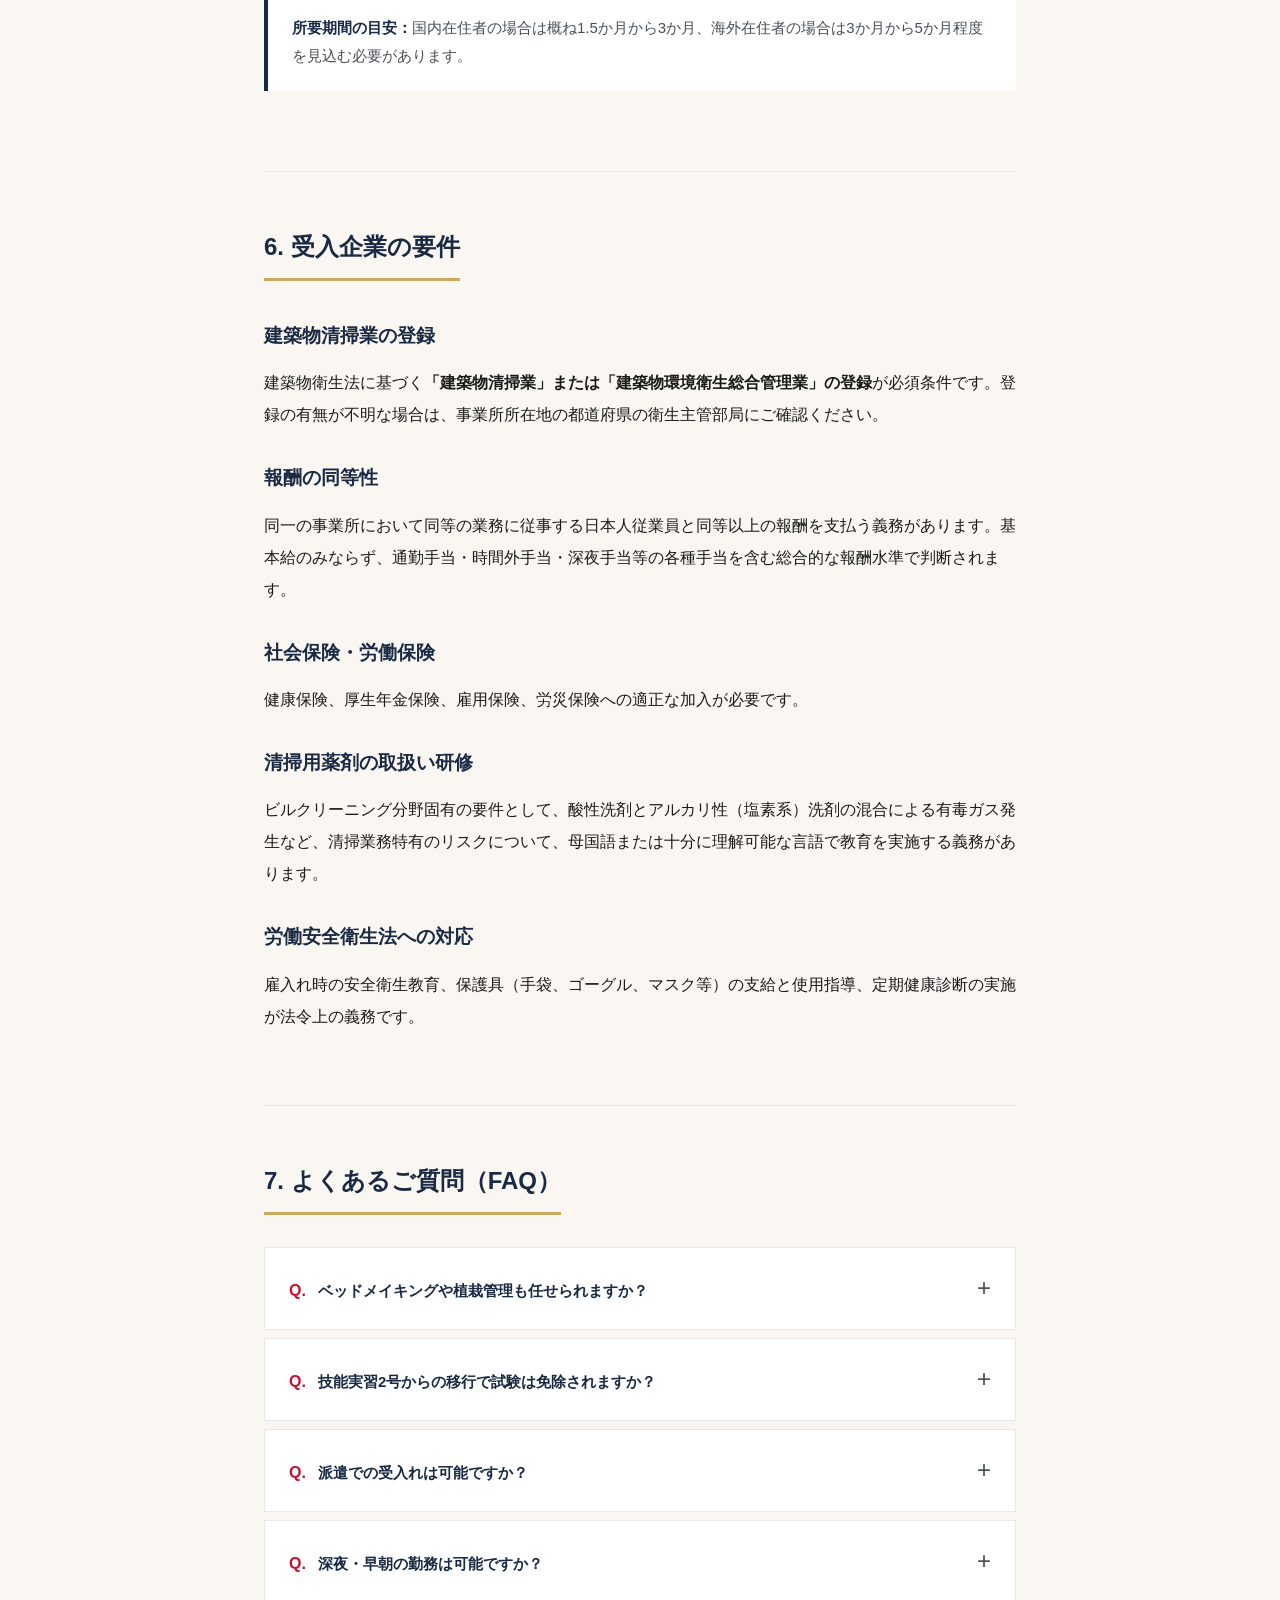
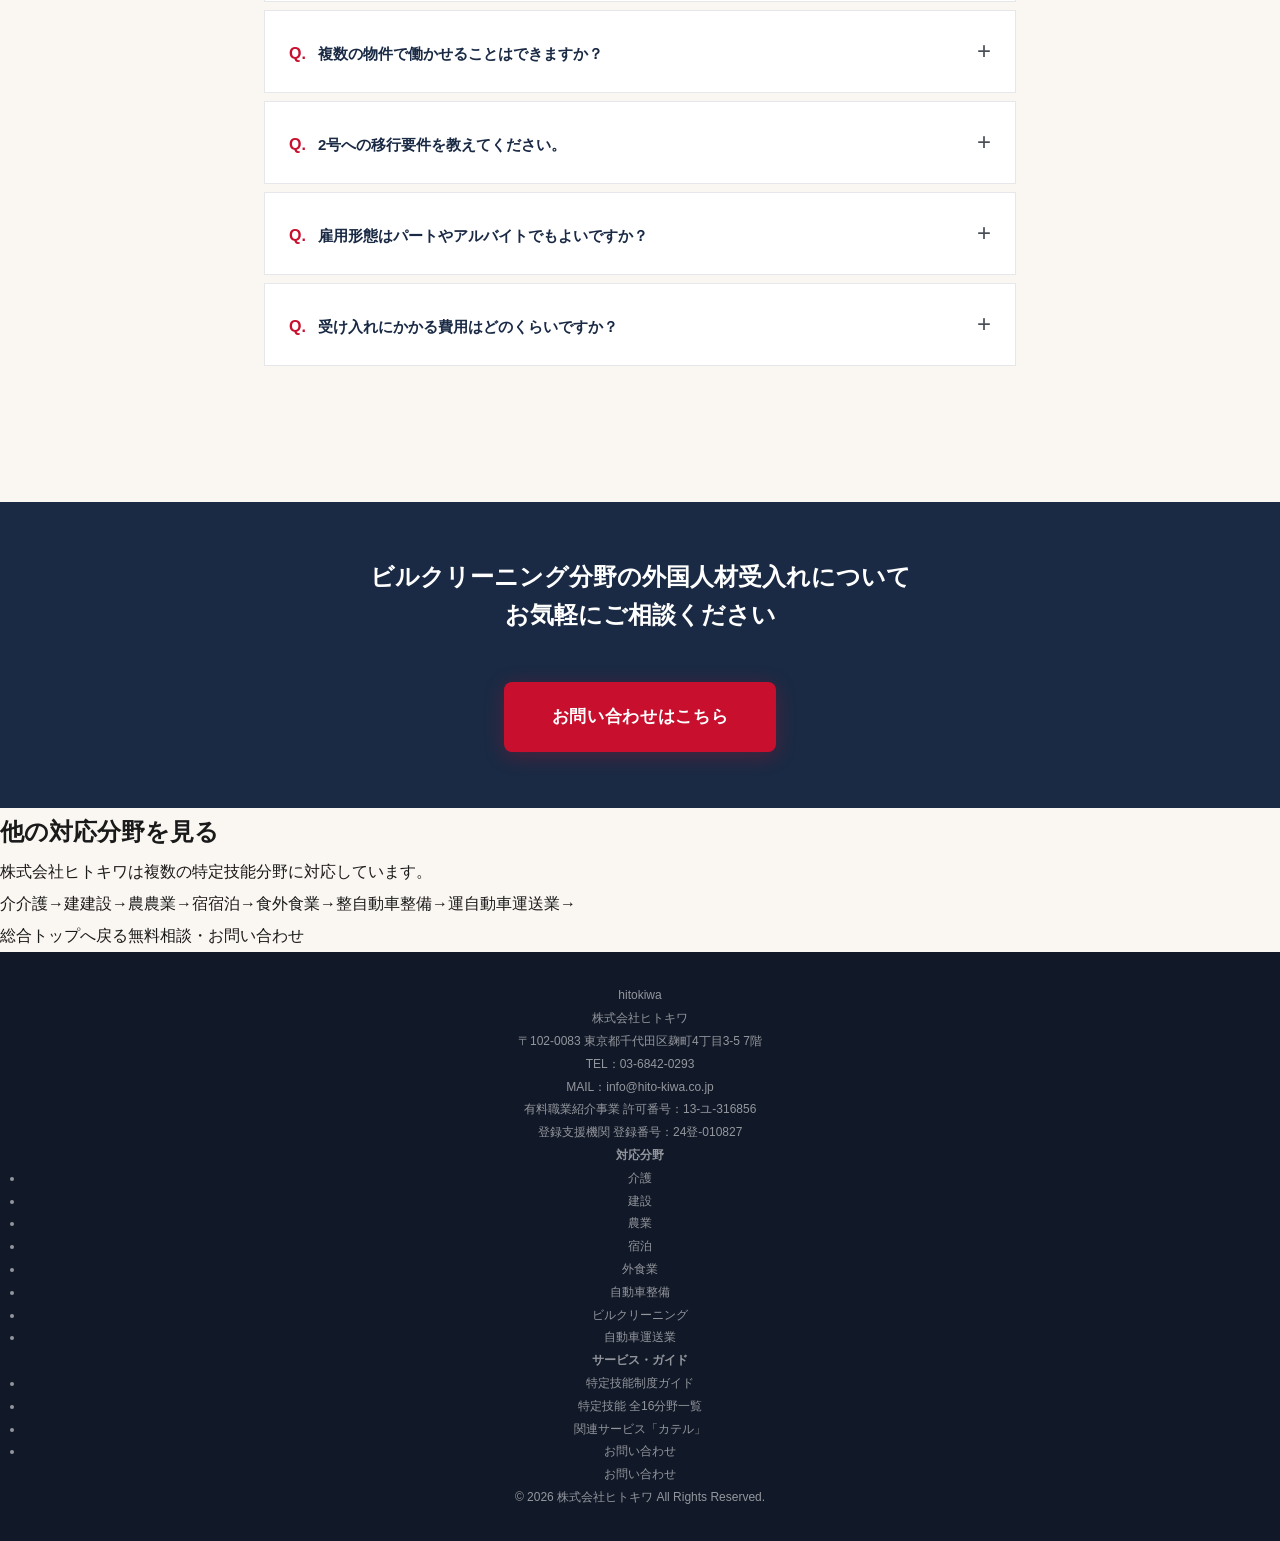
==== commit 40d1f237: "全HTMLを最新版に更新（新規2ページ・カテルLP含む）" ====
--- a/hitokiwa_cleaning_lp.html
+++ b/hitokiwa_cleaning_lp.html
@@ -1,10 +1,11 @@
 <!DOCTYPE html>
+
 <html lang="ja">
-<head>
-<meta charset="UTF-8">
-<meta name="viewport" content="width=device-width, initial-scale=1.0">
+<head><script>document.documentElement.classList.add('js');</script><link href="assets/css/common.css" rel="stylesheet"/><link href="assets/css/article.css" rel="stylesheet"/>
+<meta charset="utf-8"/>
+<meta content="width=device-width, initial-scale=1.0" name="viewport"/>
 <title>特定技能（ビルクリーニング分野）外国人材 受け入れガイド｜株式会社ヒトキワ</title>
-<meta name="description" content="ビルクリーニング分野の特定技能外国人材受け入れを実務視点で解説。協議会加入・建築物清掃業登録要件・業務範囲・採用フローまで網羅。株式会社ヒトキワ。">
+<meta content="ビルクリーニング分野の特定技能外国人材受け入れを実務視点で解説。協議会加入・建築物清掃業登録要件・業務範囲・採用フローまで網羅。株式会社ヒトキワ。" name="description"/>
 <style>
 :root{
   --red:#c8102e;
@@ -220,275 +221,293 @@
 </style>
 </head>
 <body>
+<header class="site-header">
+<div class="header-inner">
+<a aria-label="株式会社ヒトキワ トップへ" class="brand" href="index.html">
+<span class="brand-logo">hito<span>kiwa</span></span>
+<span class="brand-sub">株式会社ヒトキワ｜特定技能人材紹介</span>
+</a>
+<nav aria-label="メインナビゲーション" class="global-nav" id="globalNav">
+<ul>
+<li><a href="index.html#service">サービスについて</a></li>
+<li><a href="index.html#fields">対応分野</a></li>
+<li><a href="index.html#reasons">選ばれる理由</a></li>
+<li><a href="index.html#support">支援内容</a></li>
+<li><a href="index.html#flow">採用までの流れ</a></li>
+<li><a href="hitokiwa_tokutei_common.html">特定技能ガイド</a></li>
+<li><a href="index.html#faq">よくある質問</a></li>
+</ul>
+</nav>
+<div class="header-cta">
+<a class="header-tel" href="tel:0368420293">
+<span class="num">03-6842-0293</span>
+<span class="lbl">平日の受付・お気軽にご相談ください</span>
+</a>
+<a class="btn btn--red" href="https://hito-kiwa.co.jp/contact/">お問い合わせ</a>
+<button aria-controls="globalNav" aria-expanded="false" aria-label="メニューを開く" class="nav-toggle" id="navToggle"><span></span></button>
+</div>
+</div>
+</header>
+<div class="nav-overlay" id="navOverlay"></div>
+<nav aria-label="パンくず" class="breadcrumb"><div class="breadcrumb-inner"><div class="crumbs"><a href="index.html">総合トップ</a><span class="sep">›</span><a href="index.html#fields">対応分野</a><span class="sep">›</span><span class="cur">ビルクリーニング</span></div><a class="back-home" href="index.html">↑ 総合トップへ戻る</a></div></nav>
+
+
 
 <!-- Top bar -->
-<div class="topbar">
-  <div class="topbar-inner">
-    <div class="logo">hito<span>kiwa</span></div>
-    <div class="top-cta">
-      <div class="update-date"><span>2026年6月12日</span>最終更新</div>
-      <div class="top-tel">03-6842-0293</div>
-    </div>
-  </div>
-</div>
 
 <!-- Hero -->
 <section class="hero">
-  <div class="hero-inner">
-    <div class="hero-label">BUILDING CLEANING / TOKUTEI GINO</div>
-    <h1>特定技能（ビルクリーニング分野）<br>外国人材 受け入れガイド</h1>
-    <p class="subtitle">建築物清掃業の登録要件から採用まで ── ビルメンテナンス人材の確保策を解説</p>
-  </div>
-</section>
-
+<div class="hero-inner">
+<div class="hero-label">BUILDING CLEANING / TOKUTEI GINO</div>
+<h1>特定技能（ビルクリーニング分野）<br/>外国人材 受け入れガイド</h1>
+<p class="subtitle">建築物清掃業の登録要件から採用まで ── ビルメンテナンス人材の確保策を解説</p>
+</div>
+</section>
 <!-- TOC -->
 <nav class="toc article">
-  <h2>目 次</h2>
-  <ol>
-    <li><a href="#s1">はじめに</a></li>
-    <li><a href="#s2">この分野の特徴</a></li>
-    <li><a href="#s3">協議会への加入</a></li>
-    <li><a href="#s4">業務範囲</a></li>
-    <li><a href="#s5">受け入れまでの流れ</a></li>
-    <li><a href="#s6">受入企業の要件</a></li>
-    <li><a href="#s7">よくあるご質問（FAQ）</a></li>
-  </ol>
+<h2 data-animate="">目 次</h2>
+<ol>
+<li><a href="#s1">はじめに</a></li>
+<li><a href="#s2">この分野の特徴</a></li>
+<li><a href="#s3">協議会への加入</a></li>
+<li><a href="#s4">業務範囲</a></li>
+<li><a href="#s5">受け入れまでの流れ</a></li>
+<li><a href="#s6">受入企業の要件</a></li>
+<li><a href="#s7">よくあるご質問（FAQ）</a></li>
+</ol>
 </nav>
-
 <main class="article">
-
 <!-- 1. はじめに -->
 <section class="section" id="s1">
-<h2>1. はじめに</h2>
+<h2 data-animate="">1. はじめに</h2>
 <p>ビルメンテナンス業界は、清掃従事者の高齢化と若年層からの応募の構造的な不足により、深刻な人手不足が続いています。都市部を中心にオフィスビル・商業施設・医療機関・宿泊施設等が増加するなか、衛生環境の維持に必要な清掃人材の確保は極めて困難な状況にあります。</p>
-<p>特定技能「ビルクリーニング」分野は、こうした課題に対応するために設けられた在留資格であり、清掃に関する一定の技能と日本語能力を有する外国人材を即戦力として受け入れることが可能です。特定技能制度の基本については<a href="hitokiwa_tokutei_common.html" class="common-link">こちら</a>をご覧ください。</p>
-</section>
-
+<p>特定技能「ビルクリーニング」分野は、こうした課題に対応するために設けられた在留資格であり、清掃に関する一定の技能と日本語能力を有する外国人材を即戦力として受け入れることが可能です。特定技能制度の基本については<a class="common-link" href="hitokiwa_tokutei_common.html">こちら</a>をご覧ください。</p>
+</section>
 <!-- 2. この分野の特徴 -->
 <section class="section" id="s2">
-<h2>2. この分野の特徴</h2>
-
+<h2 data-animate="">2. この分野の特徴</h2>
 <h3>建築物清掃業の登録が必須</h3>
 <p>受入企業は、建築物における衛生的環境の確保に関する法律（建築物衛生法）に基づき、<strong>「建築物清掃業」または「建築物環境衛生総合管理業」の登録</strong>を都道府県知事から受けていなければなりません。この登録は受入の必須条件であり、未登録の企業は特定技能外国人を受け入れることができません。登録には、ビルクリーニング技能士等の資格を有する監督者の選任や、清掃用機械器具の基準充足が必要です。</p>
-
 <h3>直接雇用・フルタイムのみ</h3>
 <p>フルタイムの直接雇用のみが認められています。パートタイム、アルバイト、派遣形態での受入は不可です。</p>
-
 <h3>関連業務の範囲と制約</h3>
 <p>主業務は「建築物内部の清掃」であり、関連業務として建築物外部の清掃（高所作業を除く）、植栽管理、ベッドメイキングが認められていますが、関連業務のみに従事させることは不可です。とりわけベッドメイキングは、日本人従業員も当該業務に従事している場合に限り、特定技能外国人にも従事させることが可能です。</p>
-
 <h3>2号への移行が可能</h3>
 <p>2号評価試験（または技能検定1級）の合格と、特定建築物または登録営業所が行う建築物（住居を除く）内部の清掃に複数の作業員を指導しながら従事し現場を管理する者としての実務経験が必要です。2号は在留期間の上限がなく、家族帯同（配偶者・子）も可能です。なお、2号評価試験の合格率は3.7%から16.7%と難易度が高いため、1号在留中の計画的な育成が不可欠です。</p>
 </section>
-
 <!-- 3. 協議会への加入 -->
 <section class="section" id="s3">
-<h2>3. 協議会への加入</h2>
-
+<h2 data-animate="">3. 協議会への加入</h2>
 <table class="data-table kv">
-  <tbody>
-    <tr>
-      <th>正式名称</th>
-      <td><strong>ビルクリーニング分野特定技能協議会</strong></td>
-    </tr>
-    <tr>
-      <th>設置省庁</th>
-      <td>厚生労働省</td>
-    </tr>
-    <tr>
-      <th>事務局</th>
-      <td>公益社団法人全国ビルメンテナンス協会</td>
-    </tr>
-    <tr>
-      <th>加入費用</th>
-      <td><strong>無料</strong></td>
-    </tr>
-    <tr>
-      <th>加入時期</th>
-      <td><strong>在留資格の申請前に加入を完了していることが必須</strong>（2024年6月15日以降）。受入れを検討する段階で早期に手続きを開始することが望ましい。</td>
-    </tr>
-    <tr>
-      <th>加入方法</th>
-      <td>公益社団法人全国ビルメンテナンス協会を通じてオンラインで申請。</td>
-    </tr>
-    <tr>
-      <th>義務内容</th>
-      <td>受入れ状況に関する報告の求めへの対応、制度の適正な運用のための調査への協力義務を負う。義務違反の場合、在留資格の更新が認められない等の不利益が生じる可能性がある。</td>
-    </tr>
-  </tbody>
+<tbody>
+<tr>
+<th>正式名称</th>
+<td><strong>ビルクリーニング分野特定技能協議会</strong></td>
+</tr>
+<tr>
+<th>設置省庁</th>
+<td>厚生労働省</td>
+</tr>
+<tr>
+<th>事務局</th>
+<td>公益社団法人全国ビルメンテナンス協会</td>
+</tr>
+<tr>
+<th>加入費用</th>
+<td><strong>無料</strong></td>
+</tr>
+<tr>
+<th>加入時期</th>
+<td><strong>在留資格の申請前に加入を完了していることが必須</strong>（2024年6月15日以降）。受入れを検討する段階で早期に手続きを開始することが望ましい。</td>
+</tr>
+<tr>
+<th>加入方法</th>
+<td>公益社団法人全国ビルメンテナンス協会を通じてオンラインで申請。</td>
+</tr>
+<tr>
+<th>義務内容</th>
+<td>受入れ状況に関する報告の求めへの対応、制度の適正な運用のための調査への協力義務を負う。義務違反の場合、在留資格の更新が認められない等の不利益が生じる可能性がある。</td>
+</tr>
+</tbody>
 </table>
 </section>
-
 <!-- 4. 業務範囲 -->
 <section class="section" id="s4">
-<h2>4. 業務範囲</h2>
-
+<h2 data-animate="">4. 業務範囲</h2>
 <p>特定技能「ビルクリーニング」分野で従事可能な業務は以下のとおりです。建築物内部の清掃が主たる業務であることが制度上の要件であり、関連業務のみに従事させることは認められません。</p>
-
 <table class="data-table">
-  <thead>
-    <tr>
-      <th>区分</th>
-      <th>内容</th>
-    </tr>
-  </thead>
-  <tbody>
-    <tr>
-      <th>主業務：建築物内部の清掃</th>
-      <td>弾性床・硬性床のフロアメンテナンス、カーペットクリーニング、ガラス・窓の内側清掃、トイレ・洗面所等の水回り衛生管理等</td>
-    </tr>
-    <tr>
-      <th>関連：建築物外部の清掃</th>
-      <td>外壁、外構、エントランス周辺等の清掃（高所作業を伴わないものに限る）</td>
-    </tr>
-    <tr>
-      <th>関連：植栽管理</th>
-      <td>建築物敷地内の植栽の水やり、剪定、落葉の清掃等</td>
-    </tr>
-    <tr>
-      <th>関連：ベッドメイキング</th>
-      <td>宿泊施設等でのベッドメイキング（日本人従業員も当該業務に従事している場合に限る）</td>
-    </tr>
-    <tr>
-      <th>関連：品質管理</th>
-      <td>清掃作業の品質点検、作業記録の作成、報告書の取りまとめ</td>
-    </tr>
-    <tr>
-      <th>関連：補助業務</th>
-      <td>清掃用資機材の準備・点検・整備、洗剤等消耗品の在庫管理、資機材の搬入搬出</td>
-    </tr>
-  </tbody>
+<thead>
+<tr>
+<th>区分</th>
+<th>内容</th>
+</tr>
+</thead>
+<tbody>
+<tr>
+<th>主業務：建築物内部の清掃</th>
+<td>弾性床・硬性床のフロアメンテナンス、カーペットクリーニング、ガラス・窓の内側清掃、トイレ・洗面所等の水回り衛生管理等</td>
+</tr>
+<tr>
+<th>関連：建築物外部の清掃</th>
+<td>外壁、外構、エントランス周辺等の清掃（高所作業を伴わないものに限る）</td>
+</tr>
+<tr>
+<th>関連：植栽管理</th>
+<td>建築物敷地内の植栽の水やり、剪定、落葉の清掃等</td>
+</tr>
+<tr>
+<th>関連：ベッドメイキング</th>
+<td>宿泊施設等でのベッドメイキング（日本人従業員も当該業務に従事している場合に限る）</td>
+</tr>
+<tr>
+<th>関連：品質管理</th>
+<td>清掃作業の品質点検、作業記録の作成、報告書の取りまとめ</td>
+</tr>
+<tr>
+<th>関連：補助業務</th>
+<td>清掃用資機材の準備・点検・整備、洗剤等消耗品の在庫管理、資機材の搬入搬出</td>
+</tr>
+</tbody>
 </table>
 </section>
-
 <!-- 5. 受け入れまでの流れ -->
 <section class="section" id="s5">
-<h2>5. 受け入れまでの流れ</h2>
-
+<h2 data-animate="">5. 受け入れまでの流れ</h2>
 <ol class="flow-list">
-  <li>
-    <strong>建築物清掃業の登録確認</strong>
-    <p>「建築物清掃業」または「建築物環境衛生総合管理業」の登録を確認。未登録の場合は先に登録申請が必要。</p>
-  </li>
-  <li>
-    <strong>採用要件の整理・求人準備</strong>
-    <p>担当物件の種類・清掃範囲、勤務条件（勤務時間帯・シフト体制）、求める技能水準等を整理。</p>
-  </li>
-  <li>
-    <strong>候補者の選定・面接</strong>
-    <p>人材紹介会社等を通じて候補者を選定し、清掃経験、日本語能力、就労意欲等を評価。</p>
-  </li>
-  <li>
-    <strong>雇用契約の締結</strong>
-    <p>特定技能雇用契約書を母国語併記で作成。報酬額・業務内容・労働条件等を明示。</p>
-  </li>
-  <li>
-    <strong>支援計画の策定</strong>
-    <p>1号特定技能外国人支援計画を策定。登録支援機関への委託も可能。</p>
-  </li>
-  <li>
-    <strong>在留資格の申請</strong>
-    <p>認定証明書交付申請（海外在住者）または在留資格変更許可申請（国内在住者）を提出。</p>
-  </li>
-  <li>
-    <strong>入国・入社</strong>
-    <p>住居確保、生活オリエンテーション、各種届出の支援。</p>
-  </li>
-  <li>
-    <strong>協議会加入・定着フォロー</strong>
-    <p>ビルクリーニング分野特定技能協議会への加入は在留資格の申請前に完了。就労開始後は定期面談、日本語学習支援等を継続。</p>
-  </li>
+<li>
+<strong>建築物清掃業の登録確認</strong>
+<p>「建築物清掃業」または「建築物環境衛生総合管理業」の登録を確認。未登録の場合は先に登録申請が必要。</p>
+</li>
+<li>
+<strong>採用要件の整理・求人準備</strong>
+<p>担当物件の種類・清掃範囲、勤務条件（勤務時間帯・シフト体制）、求める技能水準等を整理。</p>
+</li>
+<li>
+<strong>候補者の選定・面接</strong>
+<p>人材紹介会社等を通じて候補者を選定し、清掃経験、日本語能力、就労意欲等を評価。</p>
+</li>
+<li>
+<strong>雇用契約の締結</strong>
+<p>特定技能雇用契約書を母国語併記で作成。報酬額・業務内容・労働条件等を明示。</p>
+</li>
+<li>
+<strong>支援計画の策定</strong>
+<p>1号特定技能外国人支援計画を策定。登録支援機関への委託も可能。</p>
+</li>
+<li>
+<strong>在留資格の申請</strong>
+<p>認定証明書交付申請（海外在住者）または在留資格変更許可申請（国内在住者）を提出。</p>
+</li>
+<li>
+<strong>入国・入社</strong>
+<p>住居確保、生活オリエンテーション、各種届出の支援。</p>
+</li>
+<li>
+<strong>協議会加入・定着フォロー</strong>
+<p>ビルクリーニング分野特定技能協議会への加入は在留資格の申請前に完了。就労開始後は定期面談、日本語学習支援等を継続。</p>
+</li>
 </ol>
-
 <div class="info-box">
-  <strong>所要期間の目安：</strong>国内在住者の場合は概ね1.5か月から3か月、海外在住者の場合は3か月から5か月程度を見込む必要があります。
-</div>
-</section>
-
+<strong>所要期間の目安：</strong>国内在住者の場合は概ね1.5か月から3か月、海外在住者の場合は3か月から5か月程度を見込む必要があります。
+</div>
+</section>
 <!-- 6. 受入企業の要件 -->
 <section class="section" id="s6">
-<h2>6. 受入企業の要件</h2>
-
+<h2 data-animate="">6. 受入企業の要件</h2>
 <h3>建築物清掃業の登録</h3>
 <p>建築物衛生法に基づく<strong>「建築物清掃業」または「建築物環境衛生総合管理業」の登録</strong>が必須条件です。登録の有無が不明な場合は、事業所所在地の都道府県の衛生主管部局にご確認ください。</p>
-
 <h3>報酬の同等性</h3>
 <p>同一の事業所において同等の業務に従事する日本人従業員と同等以上の報酬を支払う義務があります。基本給のみならず、通勤手当・時間外手当・深夜手当等の各種手当を含む総合的な報酬水準で判断されます。</p>
-
 <h3>社会保険・労働保険</h3>
 <p>健康保険、厚生年金保険、雇用保険、労災保険への適正な加入が必要です。</p>
-
 <h3>清掃用薬剤の取扱い研修</h3>
 <p>ビルクリーニング分野固有の要件として、酸性洗剤とアルカリ性（塩素系）洗剤の混合による有毒ガス発生など、清掃業務特有のリスクについて、母国語または十分に理解可能な言語で教育を実施する義務があります。</p>
-
 <h3>労働安全衛生法への対応</h3>
 <p>雇入れ時の安全衛生教育、保護具（手袋、ゴーグル、マスク等）の支給と使用指導、定期健康診断の実施が法令上の義務です。</p>
 </section>
-
 <!-- 7. FAQ -->
 <section class="section" id="s7">
-<h2>7. よくあるご質問（FAQ）</h2>
-
+<h2 data-animate="">7. よくあるご質問（FAQ）</h2>
 <div class="faq-list">
-
-<details class="faq-item">
-  <summary class="faq-q">ベッドメイキングや植栽管理も任せられますか？</summary>
-  <div class="faq-a">いずれも関連業務として認められていますが、主業務である建築物内部の清掃に付随して行われるものであり、関連業務のみに従事させることは不可です。ベッドメイキングについては、日本人従業員も当該業務に従事している場合に限り可能です。</div>
-</details>
-
-<details class="faq-item">
-  <summary class="faq-q">技能実習2号からの移行で試験は免除されますか？</summary>
-  <div class="faq-a">はい。ビルクリーニング職種の技能実習2号を良好に修了した者は、技能試験および日本語試験の双方が免除され、在留資格変更のみで特定技能1号への移行が可能です。</div>
-</details>
-
-<details class="faq-item">
-  <summary class="faq-q">派遣での受入れは可能ですか？</summary>
-  <div class="faq-a">ビルクリーニング分野では派遣形態での受入は一切認められていません。フルタイムの直接雇用に限定されます。</div>
-</details>
-
-<details class="faq-item">
-  <summary class="faq-q">深夜・早朝の勤務は可能ですか？</summary>
-  <div class="faq-a">可能です。深夜帯（22時〜翌5時）の勤務には25%以上の割増賃金の支払いが必要です。勤務時間帯は雇用契約書に明示しなければなりません。</div>
-</details>
-
-<details class="faq-item">
-  <summary class="faq-q">複数の物件で働かせることはできますか？</summary>
-  <div class="faq-a">同一の受入企業の雇用下にある限り、複数物件での清掃業務に従事させることは可能です。雇用契約書の就業場所欄に記載された範囲内であることが必要です。</div>
-</details>
-
-<details class="faq-item">
-  <summary class="faq-q">2号への移行要件を教えてください。</summary>
-  <div class="faq-a">2号評価試験または技能検定1級への合格と、特定建築物又は登録営業所が行う建築物（住居を除く）内部の清掃に複数の作業員を指導しながら従事し現場を管理する者としての実務経験が必要です。2号評価試験の合格率は3.7%〜16.7%と難易度が高いため、1号在留中の計画的な育成が不可欠です。</div>
-</details>
-
-<details class="faq-item">
-  <summary class="faq-q">雇用形態はパートやアルバイトでもよいですか？</summary>
-  <div class="faq-a">フルタイムの直接雇用に限定されています。パートタイム、アルバイト、短時間契約社員、派遣社員での受入は認められません。</div>
-</details>
-
-<details class="faq-item">
-  <summary class="faq-q">受け入れにかかる費用はどのくらいですか？</summary>
-  <div class="faq-a">業種や採用ルートにより異なりますので、お気軽にお問い合わせください。</div>
-</details>
-
-</div>
-</section>
-
+<details class="faq-item">
+<summary class="faq-q">ベッドメイキングや植栽管理も任せられますか？</summary>
+<div class="faq-a">いずれも関連業務として認められていますが、主業務である建築物内部の清掃に付随して行われるものであり、関連業務のみに従事させることは不可です。ベッドメイキングについては、日本人従業員も当該業務に従事している場合に限り可能です。</div>
+</details>
+<details class="faq-item">
+<summary class="faq-q">技能実習2号からの移行で試験は免除されますか？</summary>
+<div class="faq-a">はい。ビルクリーニング職種の技能実習2号を良好に修了した者は、技能試験および日本語試験の双方が免除され、在留資格変更のみで特定技能1号への移行が可能です。</div>
+</details>
+<details class="faq-item">
+<summary class="faq-q">派遣での受入れは可能ですか？</summary>
+<div class="faq-a">ビルクリーニング分野では派遣形態での受入は一切認められていません。フルタイムの直接雇用に限定されます。</div>
+</details>
+<details class="faq-item">
+<summary class="faq-q">深夜・早朝の勤務は可能ですか？</summary>
+<div class="faq-a">可能です。深夜帯（22時〜翌5時）の勤務には25%以上の割増賃金の支払いが必要です。勤務時間帯は雇用契約書に明示しなければなりません。</div>
+</details>
+<details class="faq-item">
+<summary class="faq-q">複数の物件で働かせることはできますか？</summary>
+<div class="faq-a">同一の受入企業の雇用下にある限り、複数物件での清掃業務に従事させることは可能です。雇用契約書の就業場所欄に記載された範囲内であることが必要です。</div>
+</details>
+<details class="faq-item">
+<summary class="faq-q">2号への移行要件を教えてください。</summary>
+<div class="faq-a">2号評価試験または技能検定1級への合格と、特定建築物又は登録営業所が行う建築物（住居を除く）内部の清掃に複数の作業員を指導しながら従事し現場を管理する者としての実務経験が必要です。2号評価試験の合格率は3.7%〜16.7%と難易度が高いため、1号在留中の計画的な育成が不可欠です。</div>
+</details>
+<details class="faq-item">
+<summary class="faq-q">雇用形態はパートやアルバイトでもよいですか？</summary>
+<div class="faq-a">フルタイムの直接雇用に限定されています。パートタイム、アルバイト、短時間契約社員、派遣社員での受入は認められません。</div>
+</details>
+<details class="faq-item">
+<summary class="faq-q">受け入れにかかる費用はどのくらいですか？</summary>
+<div class="faq-a">業種や採用ルートにより異なりますので、お気軽にお問い合わせください。</div>
+</details>
+</div>
+</section>
 </main>
-
 <!-- CTA -->
 <section class="cta">
-  <h2>ビルクリーニング分野の外国人材受入れについて<br>お気軽にご相談ください</h2>
-  <a href="https://hito-kiwa.co.jp/contact/" class="cta-btn" target="_blank">お問い合わせはこちら</a>
-</section>
-
+<h2 data-animate="">ビルクリーニング分野の外国人材受入れについて<br/>お気軽にご相談ください</h2>
+<a class="cta-btn" href="https://hito-kiwa.co.jp/contact/" target="_blank">お問い合わせはこちら</a>
+</section>
 <!-- Footer -->
-<footer>
-  <strong>株式会社ヒトキワ</strong><br>
-  〒102-0083 東京都千代田区麹町4丁目3-5 ／ TEL: 03-6842-0293<br>
-  有料職業紹介事業 許可番号：13-ユー316856 ／ 登録支援機関 登録番号：24登-010827<br>
-  &copy; 2024 株式会社ヒトキワ All rights reserved.
+
+<section class="related-fields"><div class="rf-inner"><h2>他の対応分野を見る</h2><p class="rf-lead">株式会社ヒトキワは複数の特定技能分野に対応しています。</p><div class="rf-grid"><a class="rf-card" href="hitokiwa_kaigo_lp.html"><span class="rf-ic">介</span><span class="rf-name">介護</span><span class="rf-arrow">→</span></a><a class="rf-card" href="hitokiwa_kensetsu_lp.html"><span class="rf-ic">建</span><span class="rf-name">建設</span><span class="rf-arrow">→</span></a><a class="rf-card" href="hitokiwa_nogyo_lp.html"><span class="rf-ic">農</span><span class="rf-name">農業</span><span class="rf-arrow">→</span></a><a class="rf-card" href="hitokiwa_shukuhaku_lp.html"><span class="rf-ic">宿</span><span class="rf-name">宿泊</span><span class="rf-arrow">→</span></a><a class="rf-card" href="hitokiwa_gaishoku_lp.html"><span class="rf-ic">食</span><span class="rf-name">外食業</span><span class="rf-arrow">→</span></a><a class="rf-card" href="hitokiwa_jidosha_lp.html"><span class="rf-ic">整</span><span class="rf-name">自動車整備</span><span class="rf-arrow">→</span></a><a class="rf-card" href="hitokiwa_unso_lp.html"><span class="rf-ic">運</span><span class="rf-name">自動車運送業</span><span class="rf-arrow">→</span></a></div><div class="article-bottom-cta"><a class="btn btn--navy btn--lg" href="index.html">総合トップへ戻る</a><a class="btn btn--red btn--lg" href="https://hito-kiwa.co.jp/contact/">無料相談・お問い合わせ</a></div></div></section>
+<footer class="site-footer">
+<div class="wrap">
+<div class="footer-grid">
+<div class="footer-brand">
+<span class="brand-logo">hito<span>kiwa</span></span>
+<p class="f-addr">株式会社ヒトキワ<br/>〒102-0083 東京都千代田区麹町4丁目3-5 7階<br/>TEL：<a href="tel:0368420293">03-6842-0293</a><br/>MAIL：<a href="mailto:info@hito-kiwa.co.jp">info@hito-kiwa.co.jp</a></p>
+<p class="f-license">有料職業紹介事業 許可番号：13-ユ-316856<br/>登録支援機関 登録番号：24登-010827</p>
+</div>
+<div class="footer-col">
+<h4>対応分野</h4>
+<ul>
+<li><a href="hitokiwa_kaigo_lp.html">介護</a></li>
+<li><a href="hitokiwa_kensetsu_lp.html">建設</a></li>
+<li><a href="hitokiwa_nogyo_lp.html">農業</a></li>
+<li><a href="hitokiwa_shukuhaku_lp.html">宿泊</a></li>
+<li><a href="hitokiwa_gaishoku_lp.html">外食業</a></li>
+<li><a href="hitokiwa_jidosha_lp.html">自動車整備</a></li>
+<li><a href="hitokiwa_cleaning_lp.html">ビルクリーニング</a></li>
+<li><a href="hitokiwa_unso_lp.html">自動車運送業</a></li>
+</ul>
+</div>
+<div class="footer-col">
+<h4>サービス・ガイド</h4>
+<ul>
+<li><a href="hitokiwa_tokutei_common.html">特定技能制度ガイド</a></li>
+<li><a href="hitokiwa_fields.html">特定技能 全16分野一覧</a></li>
+<li><a href="hitokiwa_kateru_lp.html">関連サービス「カテル」</a></li>
+<li><a href="https://hito-kiwa.co.jp/contact/">お問い合わせ</a></li>
+</ul>
+</div>
+</div>
+<div class="footer-bottom">
+<div class="legal"><a href="https://hito-kiwa.co.jp/contact/">お問い合わせ</a></div>
+<div class="copy">© 2026 株式会社ヒトキワ All Rights Reserved.</div>
+</div>
+</div>
 </footer>
-
-</body>
+<script src="assets/js/common.js"></script></body>
 </html>
